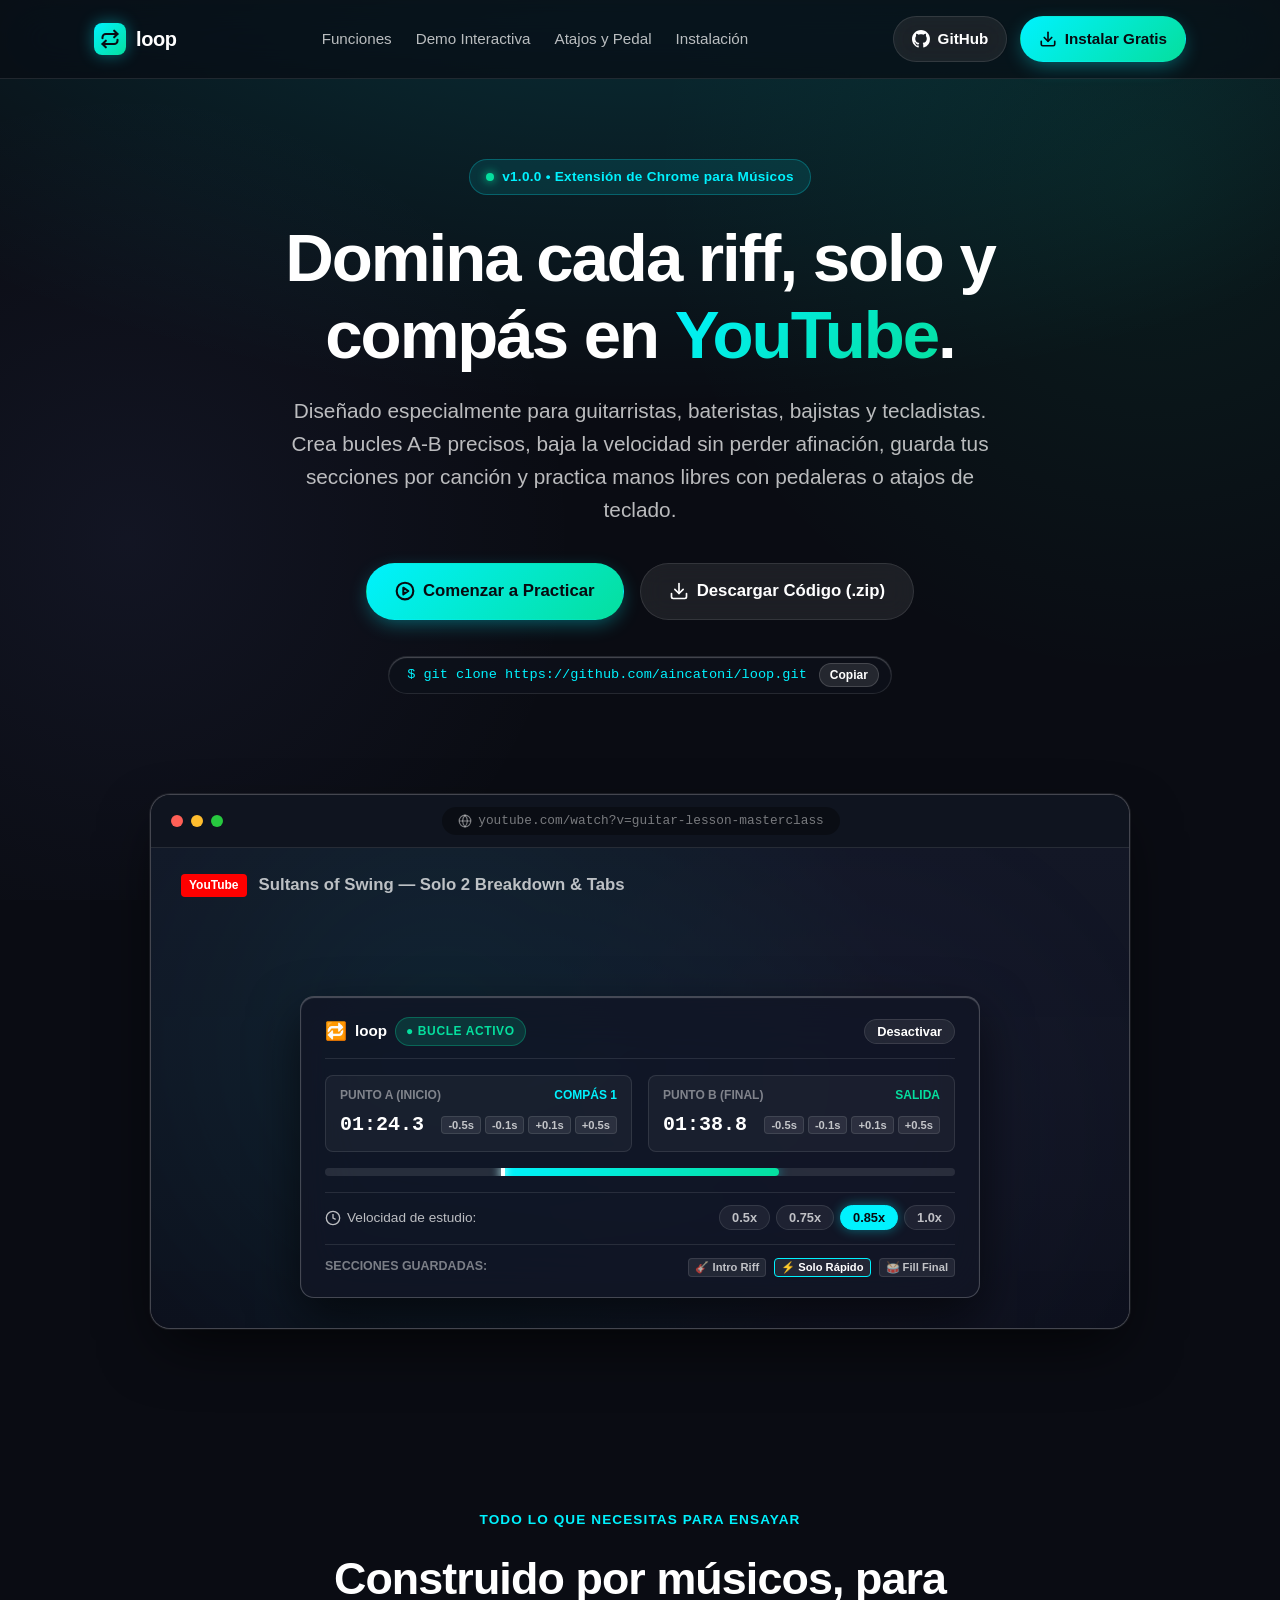
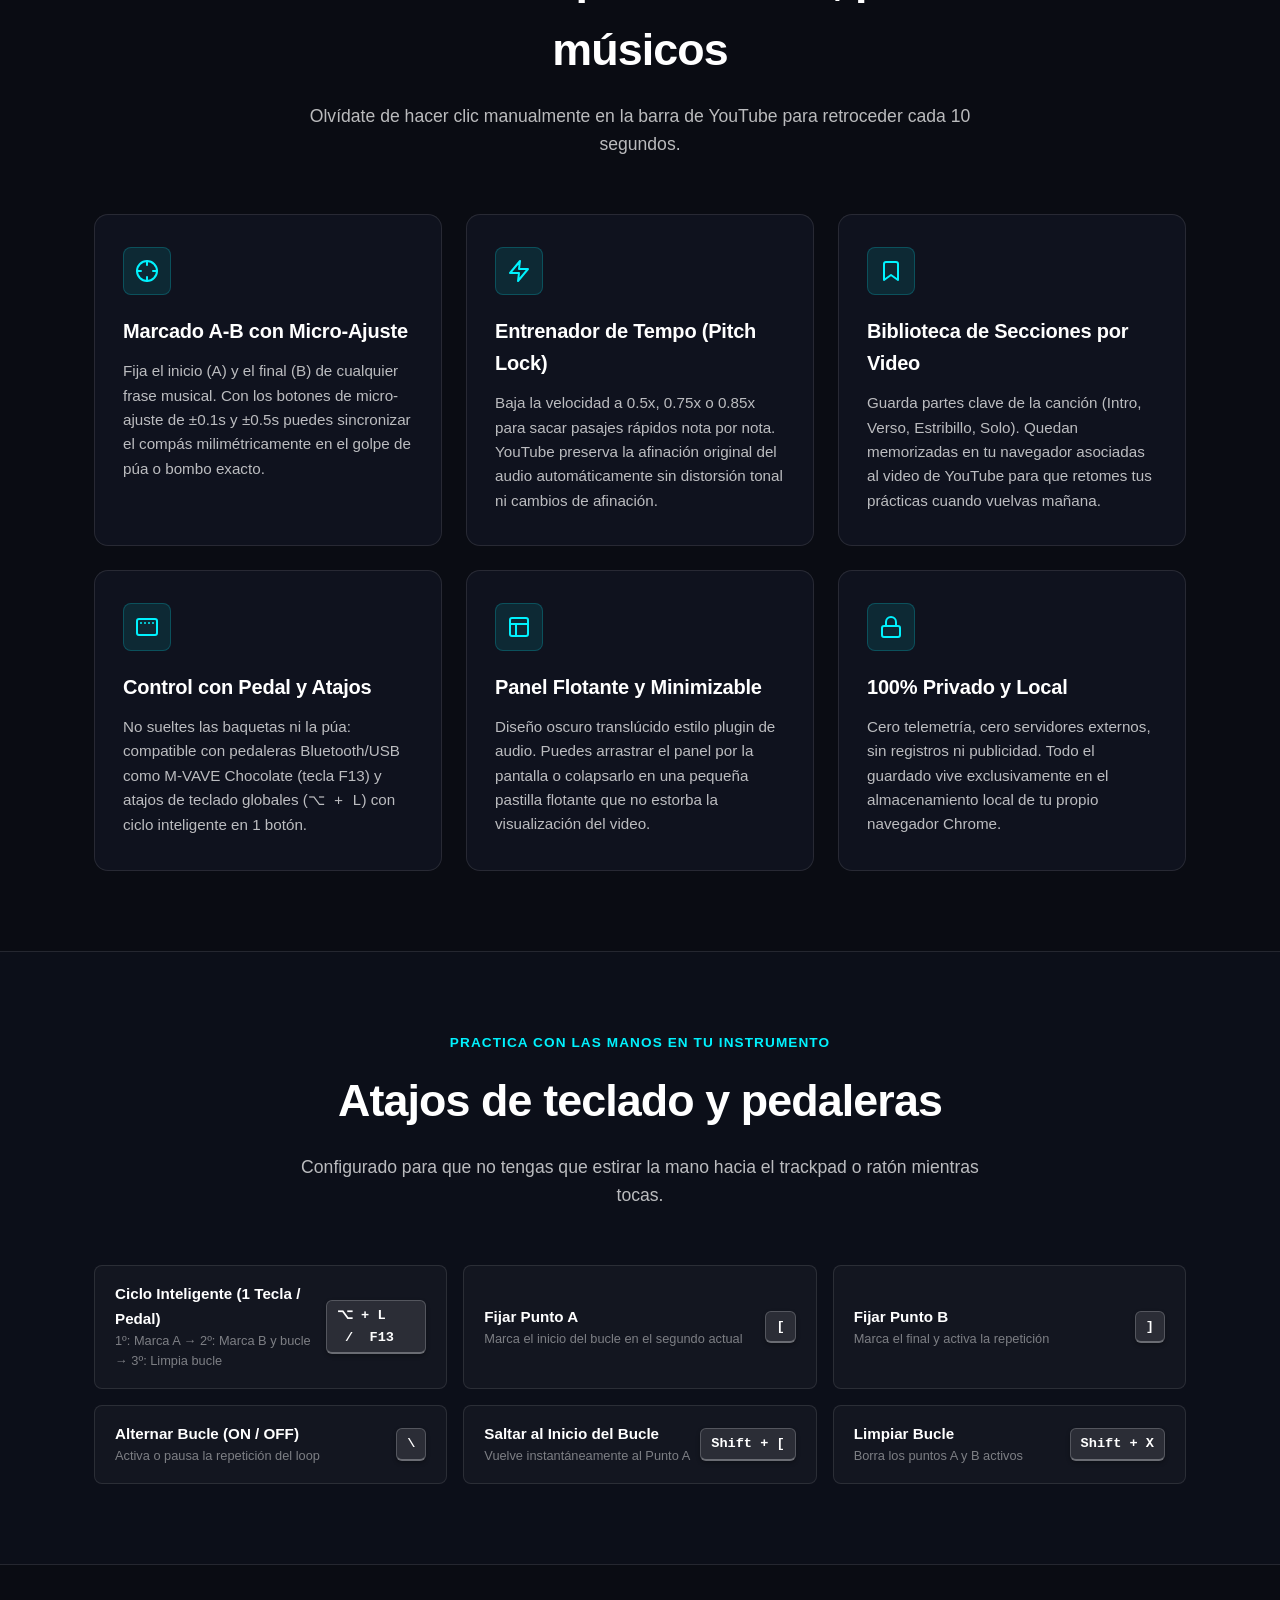
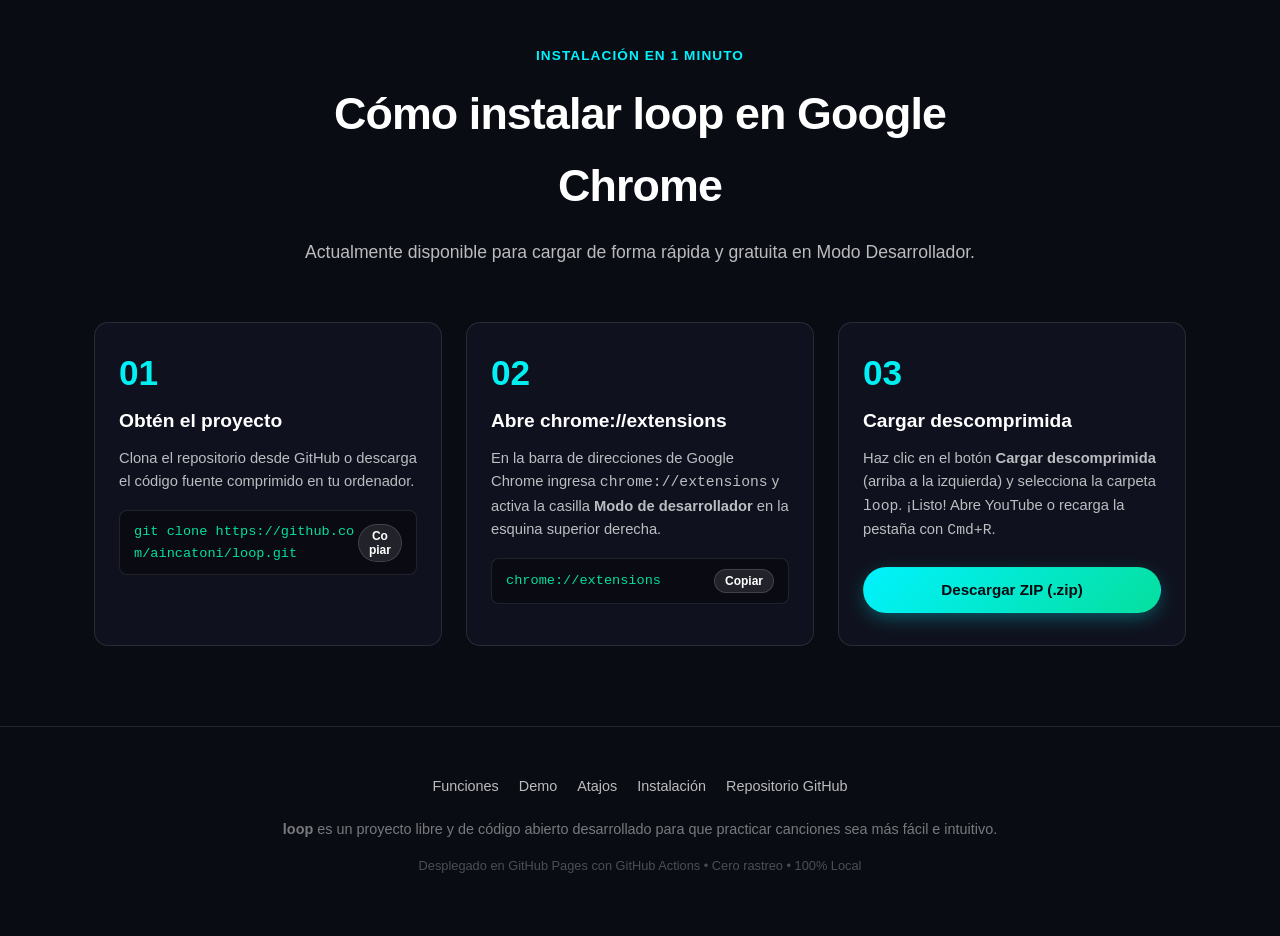
==== index.html @ 8608a2ec "feat: add landing page and GitHub Pages deployment workflow" ====
<!DOCTYPE html>
<html lang="es">
<head>
  <meta charset="UTF-8">
  <meta name="viewport" content="width=device-width, initial-scale=1.0">
  <title>loop — Practica canciones en YouTube con bucles A-B precisos</title>
  <meta name="description" content="Extensión de Chrome para músicos: crea bucles A-B exactos, ajusta la velocidad sin perder afinación, guarda secciones y practica manos libres con pedaleras o atajos.">
  <meta property="og:title" content="loop — Domina cada riff, solo y compás en YouTube">
  <meta property="og:description" content="Crea bucles A-B precisos, ajusta la velocidad y guarda secciones para practicar guitarra, batería o cualquier instrumento.">
  <meta property="og:type" content="website">
  <link rel="icon" type="image/png" href="icons/icon-48.png">
  <link rel="stylesheet" href="landing.css">
</head>
<body>

  <!-- Site Navigation -->
  <header class="site-header">
    <div class="container nav-wrap">
      <a href="#" class="brand-link">
        <div class="brand-icon">
          <svg width="20" height="20" viewBox="0 0 24 24" fill="none" stroke="#0a0c13" stroke-width="2.5" stroke-linecap="round" stroke-linejoin="round">
            <path d="M17 2l4 4-4 4"/>
            <path d="M3 11v-1a4 4 0 0 1 4-4h14"/>
            <path d="M7 22l-4-4 4-4"/>
            <path d="M21 13v1a4 4 0 0 1-4 4H3"/>
          </svg>
        </div>
        <span>loop</span>
      </a>

      <ul class="nav-links">
        <li><a href="#features">Funciones</a></li>
        <li><a href="#demo">Demo Interactiva</a></li>
        <li><a href="#shortcuts">Atajos y Pedal</a></li>
        <li><a href="#install">Instalación</a></li>
      </ul>

      <div class="nav-actions">
        <a href="https://github.com/aincatoni/loop" target="_blank" rel="noopener noreferrer" class="btn btn-secondary">
          <svg width="18" height="18" viewBox="0 0 24 24" fill="currentColor">
            <path d="M12 0C5.37 0 0 5.37 0 12c0 5.31 3.435 9.795 8.205 11.385.6.105.825-.255.825-.57 0-.285-.015-1.23-.015-2.235-3.015.555-3.795-.735-4.035-1.41-.135-.345-.72-1.41-1.23-1.695-.42-.225-1.02-.78-.015-.795.945-.015 1.62.87 1.845 1.23 1.08 1.815 2.805 1.305 3.495.99.105-.78.42-1.305.765-1.605-2.67-.3-5.46-1.335-5.46-5.925 0-1.305.465-2.385 1.23-3.225-.12-.3-.54-1.53.12-3.18 0 0 1.005-.315 3.3 1.23.96-.27 1.98-.405 3-.405s2.04.135 3 .405c2.295-1.56 3.3-1.23 3.3-1.23.66 1.65.24 2.88.12 3.18.765.84 1.23 1.905 1.23 3.225 0 4.605-2.805 5.625-5.475 5.925.435.375.81 1.095.81 2.22 0 1.605-.015 2.895-.015 3.3 0 .315.225.69.825.57A12.02 12.02 0 0024 12c0-6.63-5.37-12-12-12z"/>
          </svg>
          GitHub
        </a>
        <a href="#install" class="btn btn-primary">
          <svg width="18" height="18" viewBox="0 0 24 24" fill="none" stroke="currentColor" stroke-width="2.2" stroke-linecap="round" stroke-linejoin="round">
            <path d="M21 15v4a2 2 0 0 1-2 2H5a2 2 0 0 1-2-2v-4"/>
            <polyline points="7 10 12 15 17 10"/>
            <line x1="12" y1="15" x2="12" y2="3"/>
          </svg>
          Instalar Gratis
        </a>
      </div>
    </div>
  </header>

  <!-- Hero Section -->
  <section class="hero">
    <div class="container">
      <div class="hero-pill">
        <span class="pulse-dot"></span>
        v1.0.0 • Extensión de Chrome para Músicos
      </div>

      <h1>
        Domina cada riff, solo y compás en <span class="gradient-text">YouTube</span>.
      </h1>

      <p>
        Diseñado especialmente para guitarristas, bateristas, bajistas y tecladistas.
        Crea bucles A-B precisos, baja la velocidad sin perder afinación, guarda tus secciones por canción y practica manos libres con pedaleras o atajos de teclado.
      </p>

      <div class="hero-cta">
        <a href="#install" class="btn btn-primary btn-lg">
          <svg width="20" height="20" viewBox="0 0 24 24" fill="none" stroke="currentColor" stroke-width="2.5" stroke-linecap="round" stroke-linejoin="round">
            <circle cx="12" cy="12" r="10"></circle>
            <polygon points="10 8 16 12 10 16 10 8"></polygon>
          </svg>
          Comenzar a Practicar
        </a>
        <a href="https://github.com/aincatoni/loop/archive/refs/heads/main.zip" class="btn btn-secondary btn-lg">
          <svg width="20" height="20" viewBox="0 0 24 24" fill="none" stroke="currentColor" stroke-width="2" stroke-linecap="round" stroke-linejoin="round">
            <path d="M21 15v4a2 2 0 0 1-2 2H5a2 2 0 0 1-2-2v-4"/>
            <polyline points="7 10 12 15 17 10"/>
            <line x1="12" y1="15" x2="12" y2="3"/>
          </svg>
          Descargar Código (.zip)
        </a>
      </div>

      <div class="clone-box">
        <span>$ git clone https://github.com/aincatoni/loop.git</span>
        <button class="clone-btn copy-cmd-btn" data-clipboard="git clone https://github.com/aincatoni/loop.git">
          Copiar
        </button>
      </div>
    </div>
  </section>

  <!-- Interactive Demo / Showcase Section -->
  <section class="container" id="demo">
    <div class="showcase">
      <div class="mockup-header">
        <div class="window-dots">
          <span class="dot-red"></span>
          <span class="dot-yellow"></span>
          <span class="dot-green"></span>
        </div>
        <div class="mockup-url">
          <svg width="14" height="14" viewBox="0 0 24 24" fill="none" stroke="currentColor" stroke-width="2">
            <circle cx="12" cy="12" r="10"/>
            <line x1="2" y1="12" x2="22" y2="12"/>
            <path d="M12 2a15.3 15.3 0 0 1 4 10 15.3 15.3 0 0 1-4 10 15.3 15.3 0 0 1-4-10 15.3 15.3 0 0 1 4-10z"/>
          </svg>
          youtube.com/watch?v=guitar-lesson-masterclass
        </div>
        <div style="width: 50px;"></div>
      </div>

      <div class="mockup-canvas">
        <div class="mockup-video-bg">
          <svg width="120" height="120" viewBox="0 0 24 24" fill="none" stroke="rgba(255,255,255,0.15)" stroke-width="1">
            <polygon points="5 3 19 12 5 21 5 3"></polygon>
          </svg>
        </div>

        <div class="mockup-video-title">
          <span class="yt-badge">YouTube</span>
          <span class="yt-title">Sultans of Swing — Solo 2 Breakdown & Tabs</span>
        </div>

        <!-- The Floating Looper Interface -->
        <div class="mockup-overlay-looper">
          <div class="looper-top-bar">
            <div class="looper-brand-pill">
              <span style="color: var(--accent-cyan); font-size: 1.1rem;">🔁</span>
              <span>loop</span>
              <span class="status-badge mockup-status-badge">● Bucle Activo</span>
            </div>
            <button class="btn btn-secondary mockup-toggle-loop" style="padding: 4px 12px; font-size: 0.8rem;">
              Desactivar
            </button>
          </div>

          <!-- A / B Points with Micro-adjusters -->
          <div class="ab-grid">
            <div class="ab-card">
              <div class="ab-card-label">
                <span>Punto A (Inicio)</span>
                <span style="color: var(--accent-cyan);">Compás 1</span>
              </div>
              <div class="ab-time-row">
                <span class="ab-time mockup-time-a">01:24.3</span>
                <div class="micro-btn-group">
                  <button class="micro-btn mockup-adj" data-target="A" data-delta="-0.5">-0.5s</button>
                  <button class="micro-btn mockup-adj" data-target="A" data-delta="-0.1">-0.1s</button>
                  <button class="micro-btn mockup-adj" data-target="A" data-delta="0.1">+0.1s</button>
                  <button class="micro-btn mockup-adj" data-target="A" data-delta="0.5">+0.5s</button>
                </div>
              </div>
            </div>

            <div class="ab-card">
              <div class="ab-card-label">
                <span>Punto B (Final)</span>
                <span style="color: var(--accent-mint);">Salida</span>
              </div>
              <div class="ab-time-row">
                <span class="ab-time mockup-time-b">01:38.8</span>
                <div class="micro-btn-group">
                  <button class="micro-btn mockup-adj" data-target="B" data-delta="-0.5">-0.5s</button>
                  <button class="micro-btn mockup-adj" data-target="B" data-delta="-0.1">-0.1s</button>
                  <button class="micro-btn mockup-adj" data-target="B" data-delta="0.1">+0.1s</button>
                  <button class="micro-btn mockup-adj" data-target="B" data-delta="0.5">+0.5s</button>
                </div>
              </div>
            </div>
          </div>

          <!-- Visual Track Bar -->
          <div class="looper-track-wrap">
            <div class="looper-track">
              <div class="looper-active-span"></div>
              <div class="looper-playhead"></div>
            </div>
          </div>

          <!-- Tempo Controls -->
          <div class="tempo-row">
            <div class="tempo-label">
              <svg width="16" height="16" viewBox="0 0 24 24" fill="none" stroke="currentColor" stroke-width="2">
                <circle cx="12" cy="12" r="10"></circle>
                <polyline points="12 6 12 12 16 14"></polyline>
              </svg>
              <span>Velocidad de estudio:</span>
            </div>
            <div class="tempo-presets">
              <button class="tempo-pill mockup-tempo-pill" data-speed="0.50">0.5x</button>
              <button class="tempo-pill mockup-tempo-pill" data-speed="0.75">0.75x</button>
              <button class="tempo-pill mockup-tempo-pill active" data-speed="0.85">0.85x</button>
              <button class="tempo-pill mockup-tempo-pill" data-speed="1.00">1.0x</button>
            </div>
          </div>

          <!-- Saved Sections Quick Selector -->
          <div style="margin-top: 14px; padding-top: 12px; border-top: 1px solid var(--border-subtle); display: flex; align-items: center; justify-content: space-between; gap: 8px; flex-wrap: wrap;">
            <span style="font-size: 0.78rem; color: var(--text-tertiary); text-transform: uppercase; font-weight: 600;">Secciones guardadas:</span>
            <div style="display: flex; gap: 8px; flex-wrap: wrap;">
              <button class="micro-btn mockup-section-item" data-a="15.0" data-b="32.5">🎸 Intro Riff</button>
              <button class="micro-btn mockup-section-item selected" data-a="84.3" data-b="98.8" style="border-color: var(--accent-cyan); color: #fff;">⚡ Solo Rápido</button>
              <button class="micro-btn mockup-section-item" data-a="130.0" data-b="142.2">🥁 Fill Final</button>
            </div>
          </div>
        </div>
      </div>
    </div>
  </section>

  <!-- Features Section -->
  <section class="section" id="features">
    <div class="container">
      <div class="section-head">
        <div class="section-tag">Todo lo que necesitas para ensayar</div>
        <h2>Construido por músicos, para músicos</h2>
        <p>Olvídate de hacer clic manualmente en la barra de YouTube para retroceder cada 10 segundos.</p>
      </div>

      <div class="features-grid">
        <!-- Feature 1 -->
        <div class="feature-card">
          <div class="feature-icon-wrap">
            <svg width="24" height="24" viewBox="0 0 24 24" fill="none" stroke="currentColor" stroke-width="2" stroke-linecap="round" stroke-linejoin="round">
              <circle cx="12" cy="12" r="10"></circle>
              <line x1="22" y1="12" x2="18" y2="12"></line>
              <line x1="6" y1="12" x2="2" y2="12"></line>
              <line x1="12" y1="6" x2="12" y2="2"></line>
              <line x1="12" y1="22" x2="12" y2="18"></line>
            </svg>
          </div>
          <h3>Marcado A-B con Micro-Ajuste</h3>
          <p>
            Fija el inicio (A) y el final (B) de cualquier frase musical. Con los botones de micro-ajuste de ±0.1s y ±0.5s puedes sincronizar el compás milimétricamente en el golpe de púa o bombo exacto.
          </p>
        </div>

        <!-- Feature 2 -->
        <div class="feature-card">
          <div class="feature-icon-wrap">
            <svg width="24" height="24" viewBox="0 0 24 24" fill="none" stroke="currentColor" stroke-width="2" stroke-linecap="round" stroke-linejoin="round">
              <polygon points="13 2 3 14 12 14 11 22 21 10 12 10 13 2"></polygon>
            </svg>
          </div>
          <h3>Entrenador de Tempo (Pitch Lock)</h3>
          <p>
            Baja la velocidad a 0.5x, 0.75x o 0.85x para sacar pasajes rápidos nota por nota. YouTube preserva la afinación original del audio automáticamente sin distorsión tonal ni cambios de afinación.
          </p>
        </div>

        <!-- Feature 3 -->
        <div class="feature-card">
          <div class="feature-icon-wrap">
            <svg width="24" height="24" viewBox="0 0 24 24" fill="none" stroke="currentColor" stroke-width="2" stroke-linecap="round" stroke-linejoin="round">
              <path d="M19 21l-7-5-7 5V5a2 2 0 0 1 2-2h10a2 2 0 0 1 2 2z"></path>
            </svg>
          </div>
          <h3>Biblioteca de Secciones por Video</h3>
          <p>
            Guarda partes clave de la canción (Intro, Verso, Estribillo, Solo). Quedan memorizadas en tu navegador asociadas al video de YouTube para que retomes tus prácticas cuando vuelvas mañana.
          </p>
        </div>

        <!-- Feature 4 -->
        <div class="feature-card">
          <div class="feature-icon-wrap">
            <svg width="24" height="24" viewBox="0 0 24 24" fill="none" stroke="currentColor" stroke-width="2" stroke-linecap="round" stroke-linejoin="round">
              <rect x="2" y="4" width="20" height="16" rx="2"></rect>
              <line x1="6" y1="8" x2="6" y2="8"></line>
              <line x1="10" y1="8" x2="10" y2="8"></line>
              <line x1="14" y1="8" x2="14" y2="8"></line>
              <line x1="18" y1="8" x2="18" y2="8"></line>
            </svg>
          </div>
          <h3>Control con Pedal y Atajos</h3>
          <p>
            No sueltes las baquetas ni la púa: compatible con pedaleras Bluetooth/USB como M-VAVE Chocolate (tecla F13) y atajos de teclado globales (<code>⌥ + L</code>) con ciclo inteligente en 1 botón.
          </p>
        </div>

        <!-- Feature 5 -->
        <div class="feature-card">
          <div class="feature-icon-wrap">
            <svg width="24" height="24" viewBox="0 0 24 24" fill="none" stroke="currentColor" stroke-width="2" stroke-linecap="round" stroke-linejoin="round">
              <rect x="3" y="3" width="18" height="18" rx="2"></rect>
              <line x1="3" y1="9" x2="21" y2="9"></line>
              <line x1="9" y1="21" x2="9" y2="9"></line>
            </svg>
          </div>
          <h3>Panel Flotante y Minimizable</h3>
          <p>
            Diseño oscuro translúcido estilo plugin de audio. Puedes arrastrar el panel por la pantalla o colapsarlo en una pequeña pastilla flotante que no estorba la visualización del video.
          </p>
        </div>

        <!-- Feature 6 -->
        <div class="feature-card">
          <div class="feature-icon-wrap">
            <svg width="24" height="24" viewBox="0 0 24 24" fill="none" stroke="currentColor" stroke-width="2" stroke-linecap="round" stroke-linejoin="round">
              <rect x="3" y="11" width="18" height="11" rx="2" ry="2"></rect>
              <path d="M7 11V7a5 5 0 0 1 10 0v4"></path>
            </svg>
          </div>
          <h3>100% Privado y Local</h3>
          <p>
            Cero telemetría, cero servidores externos, sin registros ni publicidad. Todo el guardado vive exclusivamente en el almacenamiento local de tu propio navegador Chrome.
          </p>
        </div>
      </div>
    </div>
  </section>

  <!-- Hands-free & Shortcuts Section -->
  <section class="section shortcuts-section" id="shortcuts">
    <div class="container">
      <div class="section-head">
        <div class="section-tag">Practica con las manos en tu instrumento</div>
        <h2>Atajos de teclado y pedaleras</h2>
        <p>Configurado para que no tengas que estirar la mano hacia el trackpad o ratón mientras tocas.</p>
      </div>

      <div class="shortcuts-grid">
        <div class="shortcut-item">
          <div class="shortcut-info">
            <span class="shortcut-title">Ciclo Inteligente (1 Tecla / Pedal)</span>
            <span class="shortcut-desc">1º: Marca A &rarr; 2º: Marca B y bucle &rarr; 3º: Limpia bucle</span>
          </div>
          <span class="keycap">⌥ + L &nbsp;/&nbsp; F13</span>
        </div>

        <div class="shortcut-item">
          <div class="shortcut-info">
            <span class="shortcut-title">Fijar Punto A</span>
            <span class="shortcut-desc">Marca el inicio del bucle en el segundo actual</span>
          </div>
          <span class="keycap">[</span>
        </div>

        <div class="shortcut-item">
          <div class="shortcut-info">
            <span class="shortcut-title">Fijar Punto B</span>
            <span class="shortcut-desc">Marca el final y activa la repetición</span>
          </div>
          <span class="keycap">]</span>
        </div>

        <div class="shortcut-item">
          <div class="shortcut-info">
            <span class="shortcut-title">Alternar Bucle (ON / OFF)</span>
            <span class="shortcut-desc">Activa o pausa la repetición del loop</span>
          </div>
          <span class="keycap">\</span>
        </div>

        <div class="shortcut-item">
          <div class="shortcut-info">
            <span class="shortcut-title">Saltar al Inicio del Bucle</span>
            <span class="shortcut-desc">Vuelve instantáneamente al Punto A</span>
          </div>
          <span class="keycap">Shift + [</span>
        </div>

        <div class="shortcut-item">
          <div class="shortcut-info">
            <span class="shortcut-title">Limpiar Bucle</span>
            <span class="shortcut-desc">Borra los puntos A y B activos</span>
          </div>
          <span class="keycap">Shift + X</span>
        </div>
      </div>
    </div>
  </section>

  <!-- Installation Guide Section -->
  <section class="section" id="install">
    <div class="container">
      <div class="section-head">
        <div class="section-tag">Instalación en 1 minuto</div>
        <h2>Cómo instalar loop en Google Chrome</h2>
        <p>Actualmente disponible para cargar de forma rápida y gratuita en Modo Desarrollador.</p>
      </div>

      <div class="steps-wrap">
        <div class="step-card">
          <div class="step-num">01</div>
          <h3>Obtén el proyecto</h3>
          <p>Clona el repositorio desde GitHub o descarga el código fuente comprimido en tu ordenador.</p>
          <div class="code-snippet">
            <span>git clone https://github.com/aincatoni/loop.git</span>
            <button class="clone-btn copy-cmd-btn" data-clipboard="git clone https://github.com/aincatoni/loop.git">Copiar</button>
          </div>
        </div>

        <div class="step-card">
          <div class="step-num">02</div>
          <h3>Abre chrome://extensions</h3>
          <p>
            En la barra de direcciones de Google Chrome ingresa <code>chrome://extensions</code> y activa la casilla <strong>Modo de desarrollador</strong> en la esquina superior derecha.
          </p>
          <div class="code-snippet">
            <span>chrome://extensions</span>
            <button class="clone-btn copy-cmd-btn" data-clipboard="chrome://extensions">Copiar</button>
          </div>
        </div>

        <div class="step-card">
          <div class="step-num">03</div>
          <h3>Cargar descomprimida</h3>
          <p>
            Haz clic en el botón <strong>Cargar descomprimida</strong> (arriba a la izquierda) y selecciona la carpeta <code>loop</code>. ¡Listo! Abre YouTube o recarga la pestaña con <code>Cmd+R</code>.
          </p>
          <a href="https://github.com/aincatoni/loop/archive/refs/heads/main.zip" class="btn btn-primary" style="width: 100%; margin-top: 8px;">
            Descargar ZIP (.zip)
          </a>
        </div>
      </div>
    </div>
  </section>

  <!-- Footer -->
  <footer class="site-footer">
    <div class="container">
      <div class="footer-links">
        <a href="#features">Funciones</a>
        <a href="#demo">Demo</a>
        <a href="#shortcuts">Atajos</a>
        <a href="#install">Instalación</a>
        <a href="https://github.com/aincatoni/loop" target="_blank" rel="noopener noreferrer">Repositorio GitHub</a>
      </div>
      <p>
        <strong>loop</strong> es un proyecto libre y de código abierto desarrollado para que practicar canciones sea más fácil e intuitivo.
      </p>
      <p style="margin-top: 8px; font-size: 0.8rem; opacity: 0.6;">
        Desplegado en GitHub Pages con GitHub Actions &bull; Cero rastreo &bull; 100% Local
      </p>
    </div>
  </footer>

  <script src="landing.js"></script>
</body>
</html>
---- landing.css ----
/* ==========================================================================
   loop — Landing Page Stylesheet
   Modern macOS Liquid Glass & Dark Stage Aesthetic for Musicians
   ========================================================================== */

:root {
  --font-sans: -apple-system, BlinkMacSystemFont, "SF Pro Display", "SF Pro Text", "Inter", "Segoe UI", Roboto, sans-serif;
  --font-mono: "SF Mono", "JetBrains Mono", Menlo, Monaco, Consolas, monospace;

  /* Color Palette */
  --bg-dark: #0a0c13;
  --bg-card: rgba(18, 22, 35, 0.72);
  --bg-card-hover: rgba(24, 30, 48, 0.85);
  --border-subtle: rgba(255, 255, 255, 0.1);
  --border-highlight: rgba(255, 255, 255, 0.22);

  --accent-cyan: #00f2fe;
  --accent-mint: #05df9e;
  --accent-emerald: #10b981;
  --accent-amber: #fbbf24;
  --accent-purple: #818cf8;

  --gradient-brand: linear-gradient(135deg, #00f2fe 0%, #05df9e 100%);
  --gradient-glow: radial-gradient(circle, rgba(0, 242, 254, 0.15) 0%, rgba(5, 223, 158, 0.04) 50%, transparent 70%);

  --text-primary: #ffffff;
  --text-secondary: rgba(255, 255, 255, 0.72);
  --text-tertiary: rgba(255, 255, 255, 0.45);

  --glass-shadow: 0 24px 60px -12px rgba(0, 0, 0, 0.7), 0 0 0 1px rgba(255, 255, 255, 0.08);
  --glass-shine: inset 0 1px 1px 0 rgba(255, 255, 255, 0.25);
  --radius-sm: 8px;
  --radius-md: 14px;
  --radius-lg: 20px;
  --radius-full: 9999px;
}

/* Base Reset & Typography */
html {
  scroll-behavior: smooth;
  box-sizing: border-box;
}

*, *::before, *::after {
  box-sizing: inherit;
}

body {
  margin: 0;
  padding: 0;
  font-family: var(--font-sans);
  background-color: var(--bg-dark);
  color: var(--text-primary);
  line-height: 1.6;
  -webkit-font-smoothing: antialiased;
  -moz-osx-font-smoothing: grayscale;
  overflow-x: hidden;
  background-image:
    radial-gradient(ellipse 80% 60% at 50% -15%, rgba(0, 242, 254, 0.18), transparent),
    radial-gradient(circle 500px at 90% 20%, rgba(5, 223, 158, 0.08), transparent),
    radial-gradient(circle 450px at 10% 60%, rgba(129, 140, 248, 0.07), transparent);
  background-attachment: fixed;
}

/* Container */
.container {
  width: 100%;
  max-width: 1140px;
  margin: 0 auto;
  padding: 0 24px;
}

/* Header & Nav */
.site-header {
  position: sticky;
  top: 0;
  z-index: 100;
  backdrop-filter: blur(24px) saturate(180%);
  -webkit-backdrop-filter: blur(24px) saturate(180%);
  background: rgba(10, 12, 19, 0.75);
  border-bottom: 1px solid var(--border-subtle);
  padding: 16px 0;
  transition: all 0.3s ease;
}

.nav-wrap {
  display: flex;
  align-items: center;
  justify-content: space-between;
}

.brand-link {
  display: flex;
  align-items: center;
  gap: 10px;
  text-decoration: none;
  color: #fff;
  font-weight: 700;
  font-size: 1.25rem;
  letter-spacing: -0.02em;
}

.brand-icon {
  width: 32px;
  height: 32px;
  border-radius: var(--radius-sm);
  display: flex;
  align-items: center;
  justify-content: center;
  background: var(--gradient-brand);
  box-shadow: 0 0 16px rgba(0, 242, 254, 0.4);
}

.nav-links {
  display: flex;
  align-items: center;
  gap: 24px;
  list-style: none;
  margin: 0;
  padding: 0;
}

.nav-links a {
  text-decoration: none;
  color: var(--text-secondary);
  font-size: 0.95rem;
  font-weight: 500;
  transition: color 0.2s ease;
}

.nav-links a:hover {
  color: #fff;
}

.nav-actions {
  display: flex;
  align-items: center;
  gap: 12px;
}

/* Buttons */
.btn {
  display: inline-flex;
  align-items: center;
  justify-content: center;
  gap: 8px;
  padding: 10px 18px;
  font-size: 0.95rem;
  font-weight: 600;
  border-radius: var(--radius-full);
  text-decoration: none;
  cursor: pointer;
  transition: all 0.25s cubic-bezier(0.16, 1, 0.3, 1);
  border: 1px solid transparent;
}

.btn-primary {
  background: var(--gradient-brand);
  color: #080a10;
  box-shadow: 0 6px 20px -4px rgba(0, 242, 254, 0.4);
}

.btn-primary:hover {
  transform: translateY(-2px);
  box-shadow: 0 10px 28px -4px rgba(0, 242, 254, 0.6);
}

.btn-secondary {
  background: rgba(255, 255, 255, 0.08);
  color: #ffffff;
  border-color: var(--border-subtle);
  backdrop-filter: blur(12px);
}

.btn-secondary:hover {
  background: rgba(255, 255, 255, 0.14);
  border-color: var(--border-highlight);
  transform: translateY(-2px);
}

.btn-lg {
  padding: 14px 28px;
  font-size: 1.05rem;
}

/* Hero Section */
.hero {
  padding: 80px 0 60px;
  text-align: center;
  position: relative;
}

.hero-pill {
  display: inline-flex;
  align-items: center;
  gap: 8px;
  background: rgba(0, 242, 254, 0.1);
  border: 1px solid rgba(0, 242, 254, 0.25);
  padding: 6px 16px;
  border-radius: var(--radius-full);
  font-size: 0.85rem;
  font-weight: 600;
  color: var(--accent-cyan);
  margin-bottom: 24px;
  letter-spacing: 0.02em;
}

.pulse-dot {
  width: 8px;
  height: 8px;
  border-radius: 50%;
  background: var(--accent-mint);
  box-shadow: 0 0 10px var(--accent-mint);
  animation: pulse 2s infinite;
}

@keyframes pulse {
  0%, 100% { opacity: 1; transform: scale(1); }
  50% { opacity: 0.4; transform: scale(0.85); }
}

.hero h1 {
  font-size: clamp(2.4rem, 5.5vw, 4.2rem);
  font-weight: 800;
  line-height: 1.15;
  letter-spacing: -0.03em;
  margin: 0 auto 20px;
  max-width: 900px;
}

.gradient-text {
  background: var(--gradient-brand);
  -webkit-background-clip: text;
  -webkit-text-fill-color: transparent;
  display: inline-block;
}

.hero p {
  font-size: clamp(1.1rem, 2vw, 1.3rem);
  color: var(--text-secondary);
  max-width: 720px;
  margin: 0 auto 36px;
  font-weight: 400;
}

.hero-cta {
  display: flex;
  align-items: center;
  justify-content: center;
  gap: 16px;
  flex-wrap: wrap;
  margin-bottom: 36px;
}

.clone-box {
  display: inline-flex;
  align-items: center;
  background: rgba(14, 17, 27, 0.85);
  border: 1px solid var(--border-subtle);
  border-radius: var(--radius-full);
  padding: 6px 12px 6px 18px;
  font-family: var(--font-mono);
  font-size: 0.85rem;
  color: var(--accent-cyan);
  gap: 12px;
  box-shadow: var(--glass-shine);
}

.clone-btn {
  background: rgba(255, 255, 255, 0.1);
  border: 1px solid rgba(255, 255, 255, 0.15);
  color: #fff;
  border-radius: var(--radius-full);
  padding: 4px 10px;
  font-size: 0.75rem;
  font-weight: 600;
  cursor: pointer;
  transition: all 0.2s ease;
}

.clone-btn:hover {
  background: rgba(255, 255, 255, 0.2);
}

/* Interactive Showcase Mockup */
.showcase {
  margin: 40px auto 100px;
  max-width: 980px;
  background: #0f121d;
  border: 1px solid var(--border-highlight);
  border-radius: var(--radius-lg);
  overflow: hidden;
  box-shadow: var(--glass-shadow);
  position: relative;
}

.mockup-header {
  background: rgba(16, 20, 32, 0.9);
  padding: 12px 20px;
  display: flex;
  align-items: center;
  justify-content: space-between;
  border-bottom: 1px solid var(--border-subtle);
}

.window-dots {
  display: flex;
  gap: 8px;
}

.window-dots span {
  width: 12px;
  height: 12px;
  border-radius: 50%;
  display: inline-block;
}

.dot-red { background: #ff5f56; }
.dot-yellow { background: #ffbd2e; }
.dot-green { background: #27c93f; }

.mockup-url {
  font-family: var(--font-mono);
  font-size: 0.8rem;
  color: var(--text-tertiary);
  background: rgba(0, 0, 0, 0.35);
  padding: 4px 16px;
  border-radius: var(--radius-full);
  display: flex;
  align-items: center;
  gap: 6px;
}

.mockup-canvas {
  position: relative;
  min-height: 480px;
  background: linear-gradient(180deg, #131726 0%, #0d101c 100%);
  display: flex;
  flex-direction: column;
  justify-content: flex-end;
  padding: 30px;
}

.mockup-video-bg {
  position: absolute;
  top: 0;
  left: 0;
  right: 0;
  bottom: 0;
  opacity: 0.18;
  background-image:
    radial-gradient(circle at 30% 40%, rgba(0, 242, 254, 0.4) 0%, transparent 60%),
    radial-gradient(circle at 70% 60%, rgba(129, 140, 248, 0.3) 0%, transparent 50%);
  display: flex;
  align-items: center;
  justify-content: center;
  pointer-events: none;
}

.mockup-video-title {
  position: absolute;
  top: 24px;
  left: 30px;
  display: flex;
  align-items: center;
  gap: 12px;
}

.yt-badge {
  background: #ff0000;
  color: #fff;
  font-size: 0.75rem;
  font-weight: 700;
  padding: 2px 8px;
  border-radius: 4px;
}

.yt-title {
  font-size: 1.05rem;
  font-weight: 600;
  color: var(--text-secondary);
}

/* Floating Looper Widget Inside Mockup */
.mockup-overlay-looper {
  position: relative;
  width: 100%;
  max-width: 680px;
  margin: 0 auto;
  background: rgba(18, 22, 36, 0.85);
  backdrop-filter: blur(28px) saturate(180%);
  -webkit-backdrop-filter: blur(28px) saturate(180%);
  border: 1px solid var(--border-highlight);
  border-radius: var(--radius-md);
  padding: 20px 24px;
  box-shadow: 0 20px 50px rgba(0, 0, 0, 0.6), var(--glass-shine);
}

.looper-top-bar {
  display: flex;
  align-items: center;
  justify-content: space-between;
  margin-bottom: 16px;
  padding-bottom: 12px;
  border-bottom: 1px solid var(--border-subtle);
}

.looper-brand-pill {
  display: flex;
  align-items: center;
  gap: 8px;
  font-weight: 700;
  font-size: 0.95rem;
}

.status-badge {
  display: inline-flex;
  align-items: center;
  gap: 6px;
  padding: 4px 10px;
  border-radius: var(--radius-full);
  font-size: 0.75rem;
  font-weight: 700;
  text-transform: uppercase;
  letter-spacing: 0.05em;
  background: rgba(5, 223, 158, 0.15);
  color: var(--accent-mint);
  border: 1px solid rgba(5, 223, 158, 0.3);
}

.ab-grid {
  display: grid;
  grid-template-columns: 1fr 1fr;
  gap: 16px;
  margin-bottom: 16px;
}

.ab-card {
  background: rgba(255, 255, 255, 0.04);
  border: 1px solid var(--border-subtle);
  border-radius: var(--radius-sm);
  padding: 10px 14px;
}

.ab-card-label {
  display: flex;
  justify-content: space-between;
  font-size: 0.75rem;
  color: var(--text-tertiary);
  margin-bottom: 4px;
  font-weight: 600;
  text-transform: uppercase;
}

.ab-time-row {
  display: flex;
  align-items: center;
  justify-content: space-between;
}

.ab-time {
  font-family: var(--font-mono);
  font-size: 1.25rem;
  font-weight: 700;
  color: #fff;
}

.micro-btn-group {
  display: flex;
  gap: 4px;
}

.micro-btn {
  background: rgba(255, 255, 255, 0.08);
  border: 1px solid rgba(255, 255, 255, 0.1);
  color: var(--text-secondary);
  border-radius: 4px;
  font-size: 0.7rem;
  font-weight: 600;
  padding: 2px 6px;
  cursor: pointer;
  transition: all 0.15s ease;
}

.micro-btn:hover {
  background: rgba(255, 255, 255, 0.2);
  color: #fff;
}

/* Looper Track Bar */
.looper-track-wrap {
  margin: 16px 0;
}

.looper-track {
  position: relative;
  height: 8px;
  background: rgba(255, 255, 255, 0.1);
  border-radius: 4px;
  overflow: hidden;
}

.looper-active-span {
  position: absolute;
  left: 28%;
  width: 44%;
  height: 100%;
  background: var(--gradient-brand);
  border-radius: 4px;
  box-shadow: 0 0 12px rgba(0, 242, 254, 0.6);
}

.looper-playhead {
  position: absolute;
  left: 28%;
  top: -4px;
  bottom: -4px;
  width: 4px;
  background: #fff;
  border-radius: 2px;
  box-shadow: 0 0 8px #fff;
  animation: loopPlayhead 4s linear infinite;
}

@keyframes loopPlayhead {
  0% { left: 28%; }
  100% { left: 72%; }
}

/* Tempo Control */
.tempo-row {
  display: flex;
  align-items: center;
  justify-content: space-between;
  margin-top: 14px;
  padding-top: 12px;
  border-top: 1px solid var(--border-subtle);
}

.tempo-label {
  font-size: 0.85rem;
  color: var(--text-secondary);
  display: flex;
  align-items: center;
  gap: 6px;
}

.tempo-presets {
  display: flex;
  gap: 6px;
}

.tempo-pill {
  background: rgba(255, 255, 255, 0.06);
  border: 1px solid rgba(255, 255, 255, 0.1);
  color: var(--text-secondary);
  border-radius: var(--radius-full);
  font-size: 0.8rem;
  font-weight: 600;
  padding: 4px 12px;
  cursor: pointer;
  transition: all 0.2s ease;
}

.tempo-pill.active, .tempo-pill:hover {
  background: var(--accent-cyan);
  color: #080a10;
  border-color: var(--accent-cyan);
  box-shadow: 0 0 12px rgba(0, 242, 254, 0.4);
}

/* Features Section */
.section {
  padding: 80px 0;
}

.section-head {
  text-align: center;
  max-width: 680px;
  margin: 0 auto 56px;
}

.section-tag {
  font-size: 0.85rem;
  font-weight: 700;
  text-transform: uppercase;
  letter-spacing: 0.08em;
  color: var(--accent-cyan);
  margin-bottom: 12px;
}

.section-head h2 {
  font-size: clamp(2rem, 3.5vw, 2.8rem);
  font-weight: 800;
  letter-spacing: -0.02em;
  margin: 0 0 16px;
}

.section-head p {
  font-size: 1.1rem;
  color: var(--text-secondary);
  margin: 0;
}

.features-grid {
  display: grid;
  grid-template-columns: repeat(auto-fit, minmax(320px, 1fr));
  gap: 24px;
}

.feature-card {
  background: var(--bg-card);
  backdrop-filter: blur(16px);
  -webkit-backdrop-filter: blur(16px);
  border: 1px solid var(--border-subtle);
  border-radius: var(--radius-md);
  padding: 32px 28px;
  transition: all 0.3s cubic-bezier(0.16, 1, 0.3, 1);
  position: relative;
  overflow: hidden;
}

.feature-card:hover {
  background: var(--bg-card-hover);
  border-color: var(--border-highlight);
  transform: translateY(-4px);
  box-shadow: var(--glass-shadow);
}

.feature-icon-wrap {
  width: 48px;
  height: 48px;
  border-radius: var(--radius-sm);
  background: rgba(0, 242, 254, 0.1);
  border: 1px solid rgba(0, 242, 254, 0.2);
  display: flex;
  align-items: center;
  justify-content: center;
  color: var(--accent-cyan);
  margin-bottom: 20px;
}

.feature-card h3 {
  font-size: 1.25rem;
  font-weight: 700;
  margin: 0 0 12px;
  letter-spacing: -0.01em;
}

.feature-card p {
  font-size: 0.95rem;
  color: var(--text-secondary);
  margin: 0;
  line-height: 1.6;
}

/* Hands-Free & Shortcuts Section */
.shortcuts-section {
  background: rgba(14, 18, 29, 0.6);
  border-top: 1px solid var(--border-subtle);
  border-bottom: 1px solid var(--border-subtle);
}

.shortcuts-grid {
  display: grid;
  grid-template-columns: repeat(auto-fit, minmax(280px, 1fr));
  gap: 16px;
  margin-top: 36px;
}

.shortcut-item {
  display: flex;
  align-items: center;
  justify-content: space-between;
  background: rgba(255, 255, 255, 0.03);
  border: 1px solid var(--border-subtle);
  border-radius: var(--radius-sm);
  padding: 16px 20px;
}

.shortcut-info span {
  display: block;
}

.shortcut-title {
  font-weight: 600;
  font-size: 0.95rem;
  color: #fff;
}

.shortcut-desc {
  font-size: 0.8rem;
  color: var(--text-tertiary);
}

.keycap {
  font-family: var(--font-mono);
  background: rgba(255, 255, 255, 0.1);
  border: 1px solid rgba(255, 255, 255, 0.2);
  border-bottom: 2px solid rgba(255, 255, 255, 0.3);
  border-radius: 6px;
  padding: 4px 10px;
  font-size: 0.85rem;
  font-weight: 700;
  color: #fff;
  box-shadow: 0 2px 4px rgba(0, 0, 0, 0.3);
}

/* Installation Guide */
.steps-wrap {
  display: grid;
  grid-template-columns: repeat(auto-fit, minmax(300px, 1fr));
  gap: 24px;
}

.step-card {
  background: var(--bg-card);
  border: 1px solid var(--border-subtle);
  border-radius: var(--radius-md);
  padding: 32px 24px;
  position: relative;
}

.step-num {
  font-size: 2.2rem;
  font-weight: 800;
  background: var(--gradient-brand);
  -webkit-background-clip: text;
  -webkit-text-fill-color: transparent;
  line-height: 1;
  margin-bottom: 16px;
}

.step-card h3 {
  font-size: 1.2rem;
  margin: 0 0 10px;
}

.step-card p {
  font-size: 0.92rem;
  color: var(--text-secondary);
  margin: 0 0 16px;
}

.code-snippet {
  background: rgba(0, 0, 0, 0.4);
  border: 1px solid var(--border-subtle);
  border-radius: var(--radius-sm);
  padding: 10px 14px;
  font-family: var(--font-mono);
  font-size: 0.85rem;
  color: var(--accent-mint);
  display: flex;
  justify-content: space-between;
  align-items: center;
  word-break: break-all;
}

/* Footer */
.site-footer {
  border-top: 1px solid var(--border-subtle);
  padding: 48px 0;
  text-align: center;
  font-size: 0.9rem;
  color: var(--text-tertiary);
}

.footer-links {
  display: flex;
  justify-content: center;
  gap: 20px;
  margin-bottom: 20px;
}

.footer-links a {
  color: var(--text-secondary);
  text-decoration: none;
  transition: color 0.2s ease;
}

.footer-links a:hover {
  color: #fff;
}

/* Responsive adjustments */
@media (max-width: 768px) {
  .nav-links {
    display: none;
  }
  .hero {
    padding: 60px 0 40px;
  }
  .ab-grid {
    grid-template-columns: 1fr;
  }
  .tempo-row {
    flex-direction: column;
    align-items: flex-start;
    gap: 12px;
  }
  .tempo-presets {
    width: 100%;
    justify-content: space-between;
  }
  .clone-box {
    width: 100%;
    justify-content: space-between;
  }
}
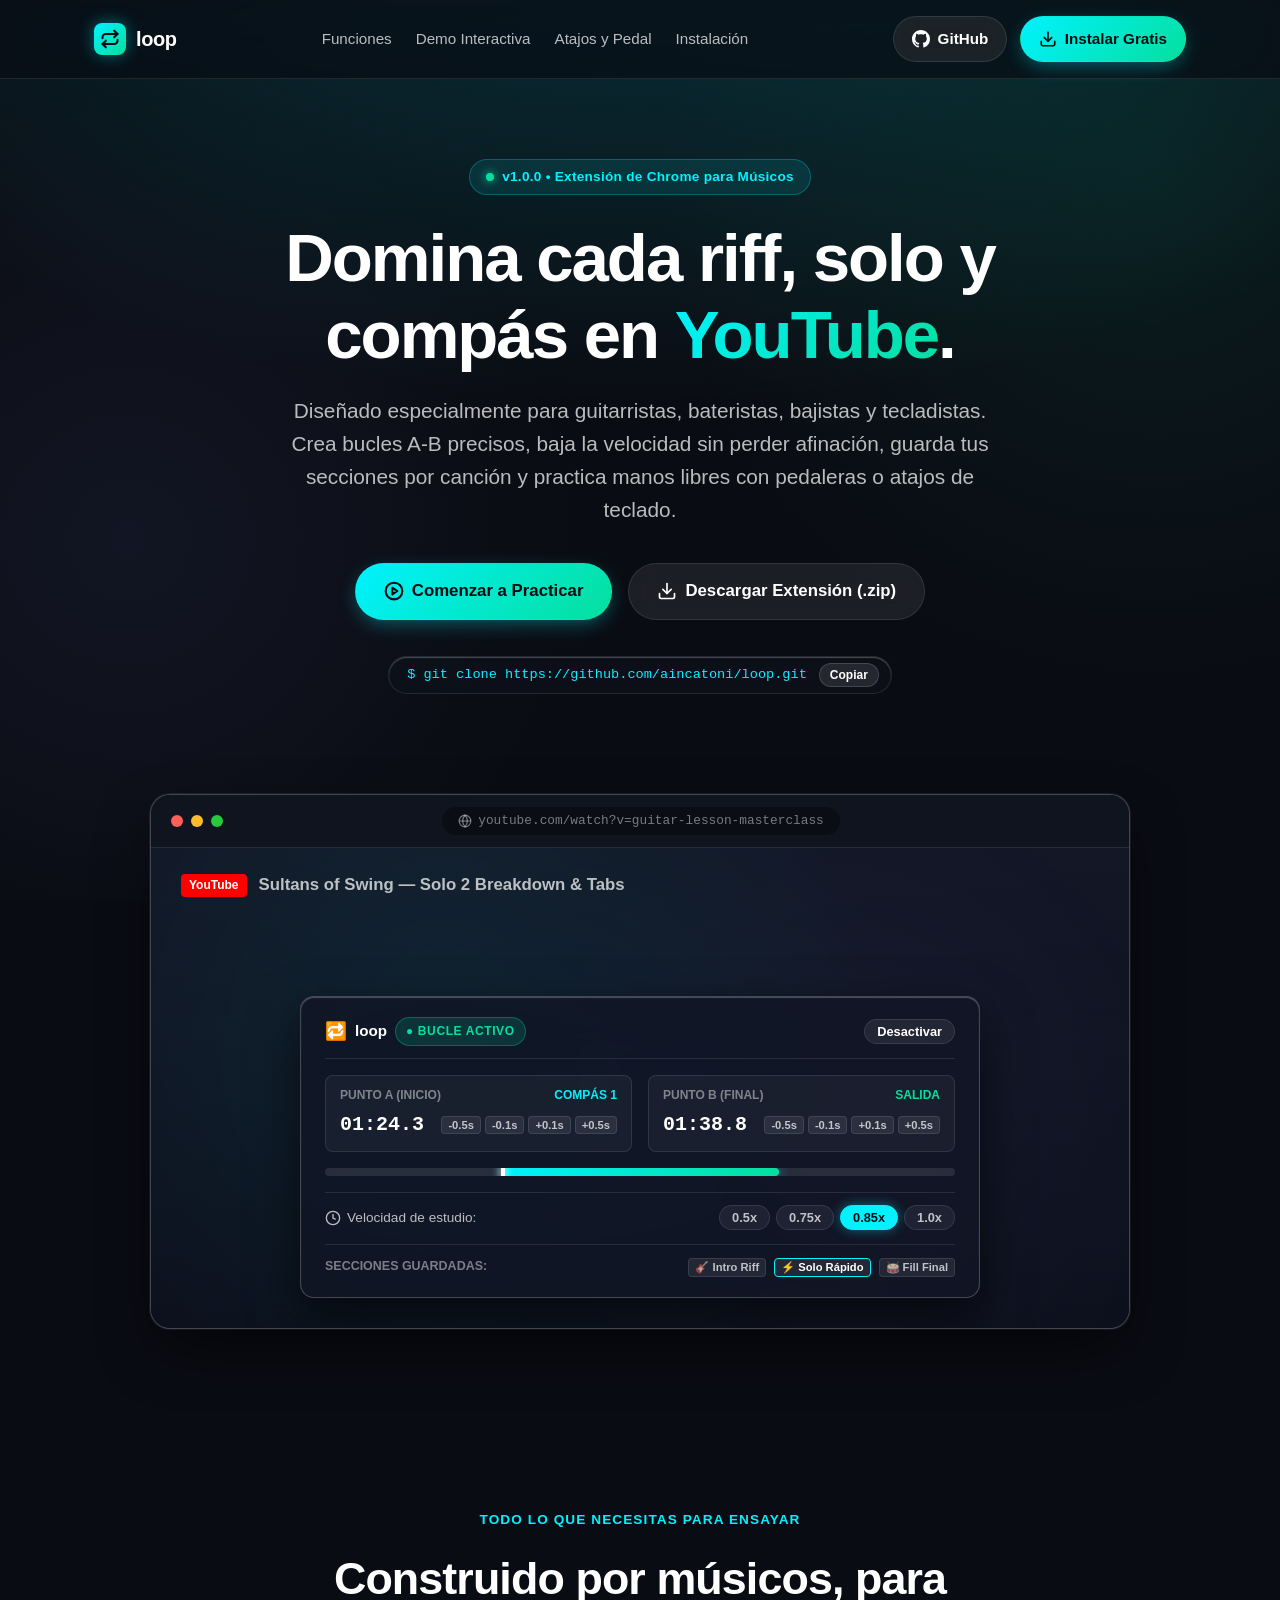
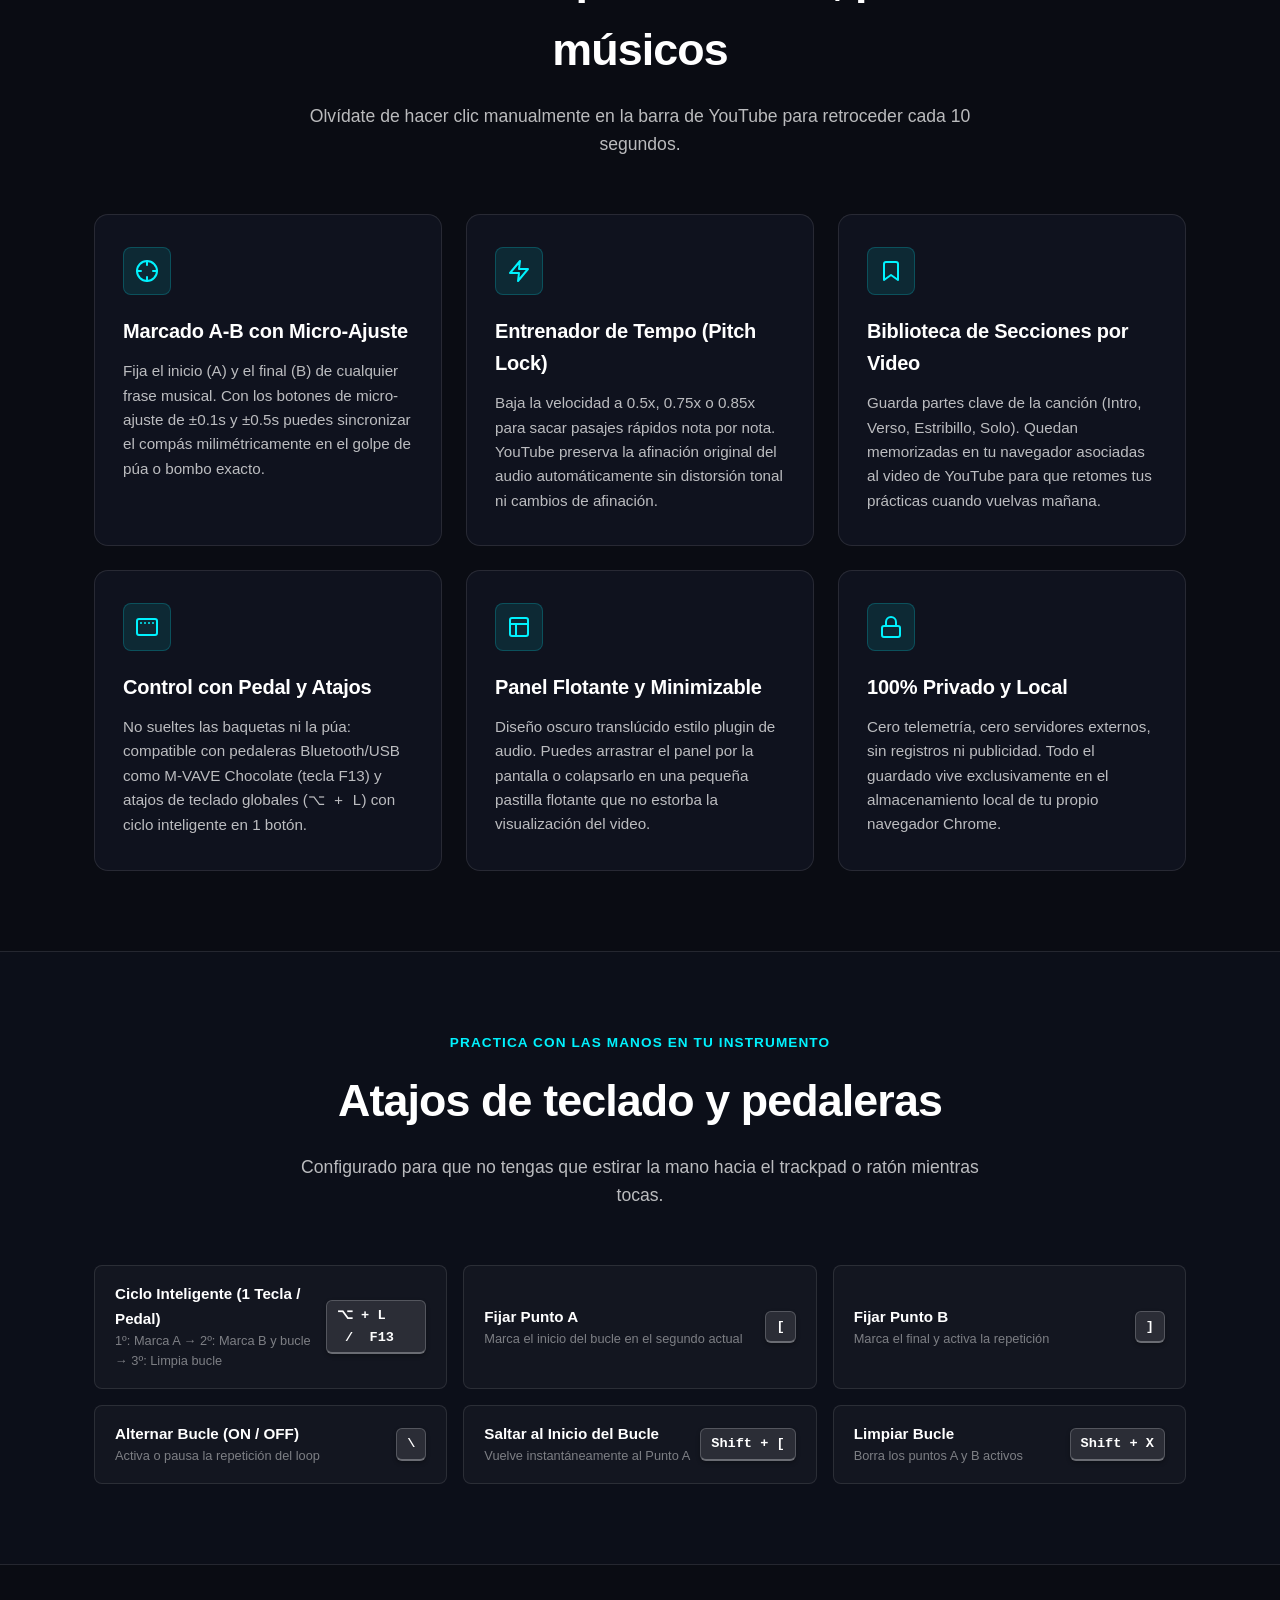
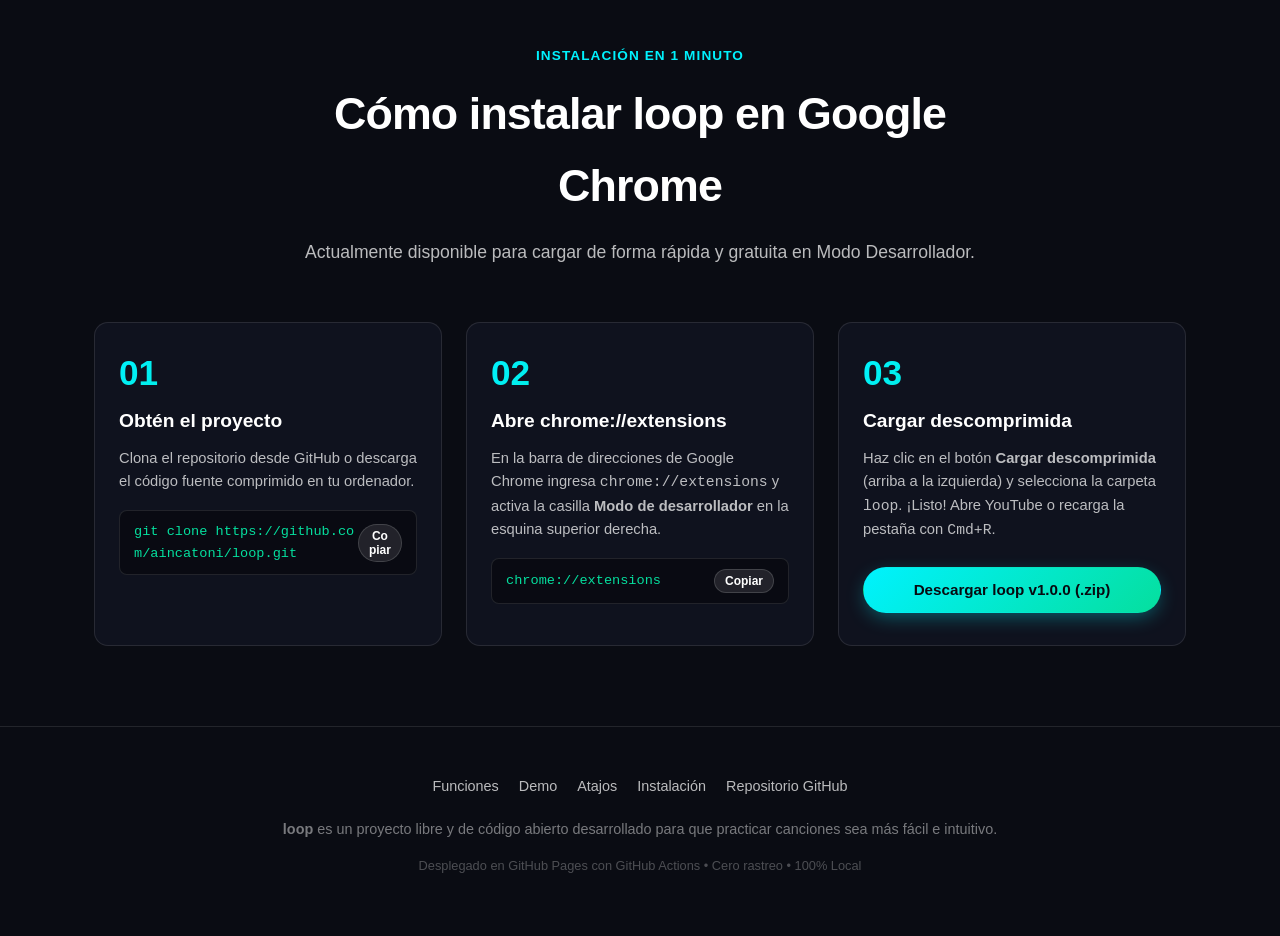
==== commit 49b61291: "docs: make install instructions generic and link to v1.0.0 release" ====
--- a/index.html
+++ b/index.html
@@ -79,13 +79,13 @@
           </svg>
           Comenzar a Practicar
         </a>
-        <a href="https://github.com/aincatoni/loop/archive/refs/heads/main.zip" class="btn btn-secondary btn-lg">
+        <a href="https://github.com/aincatoni/loop/releases/latest/download/loop-v1.0.0.zip" class="btn btn-secondary btn-lg">
           <svg width="20" height="20" viewBox="0 0 24 24" fill="none" stroke="currentColor" stroke-width="2" stroke-linecap="round" stroke-linejoin="round">
             <path d="M21 15v4a2 2 0 0 1-2 2H5a2 2 0 0 1-2-2v-4"/>
             <polyline points="7 10 12 15 17 10"/>
             <line x1="12" y1="15" x2="12" y2="3"/>
           </svg>
-          Descargar Código (.zip)
+          Descargar Extensión (.zip)
         </a>
       </div>
 
@@ -418,8 +418,8 @@
           <p>
             Haz clic en el botón <strong>Cargar descomprimida</strong> (arriba a la izquierda) y selecciona la carpeta <code>loop</code>. ¡Listo! Abre YouTube o recarga la pestaña con <code>Cmd+R</code>.
           </p>
-          <a href="https://github.com/aincatoni/loop/archive/refs/heads/main.zip" class="btn btn-primary" style="width: 100%; margin-top: 8px;">
-            Descargar ZIP (.zip)
+          <a href="https://github.com/aincatoni/loop/releases/latest/download/loop-v1.0.0.zip" class="btn btn-primary" style="width: 100%; margin-top: 8px;">
+            Descargar loop v1.0.0 (.zip)
           </a>
         </div>
       </div>
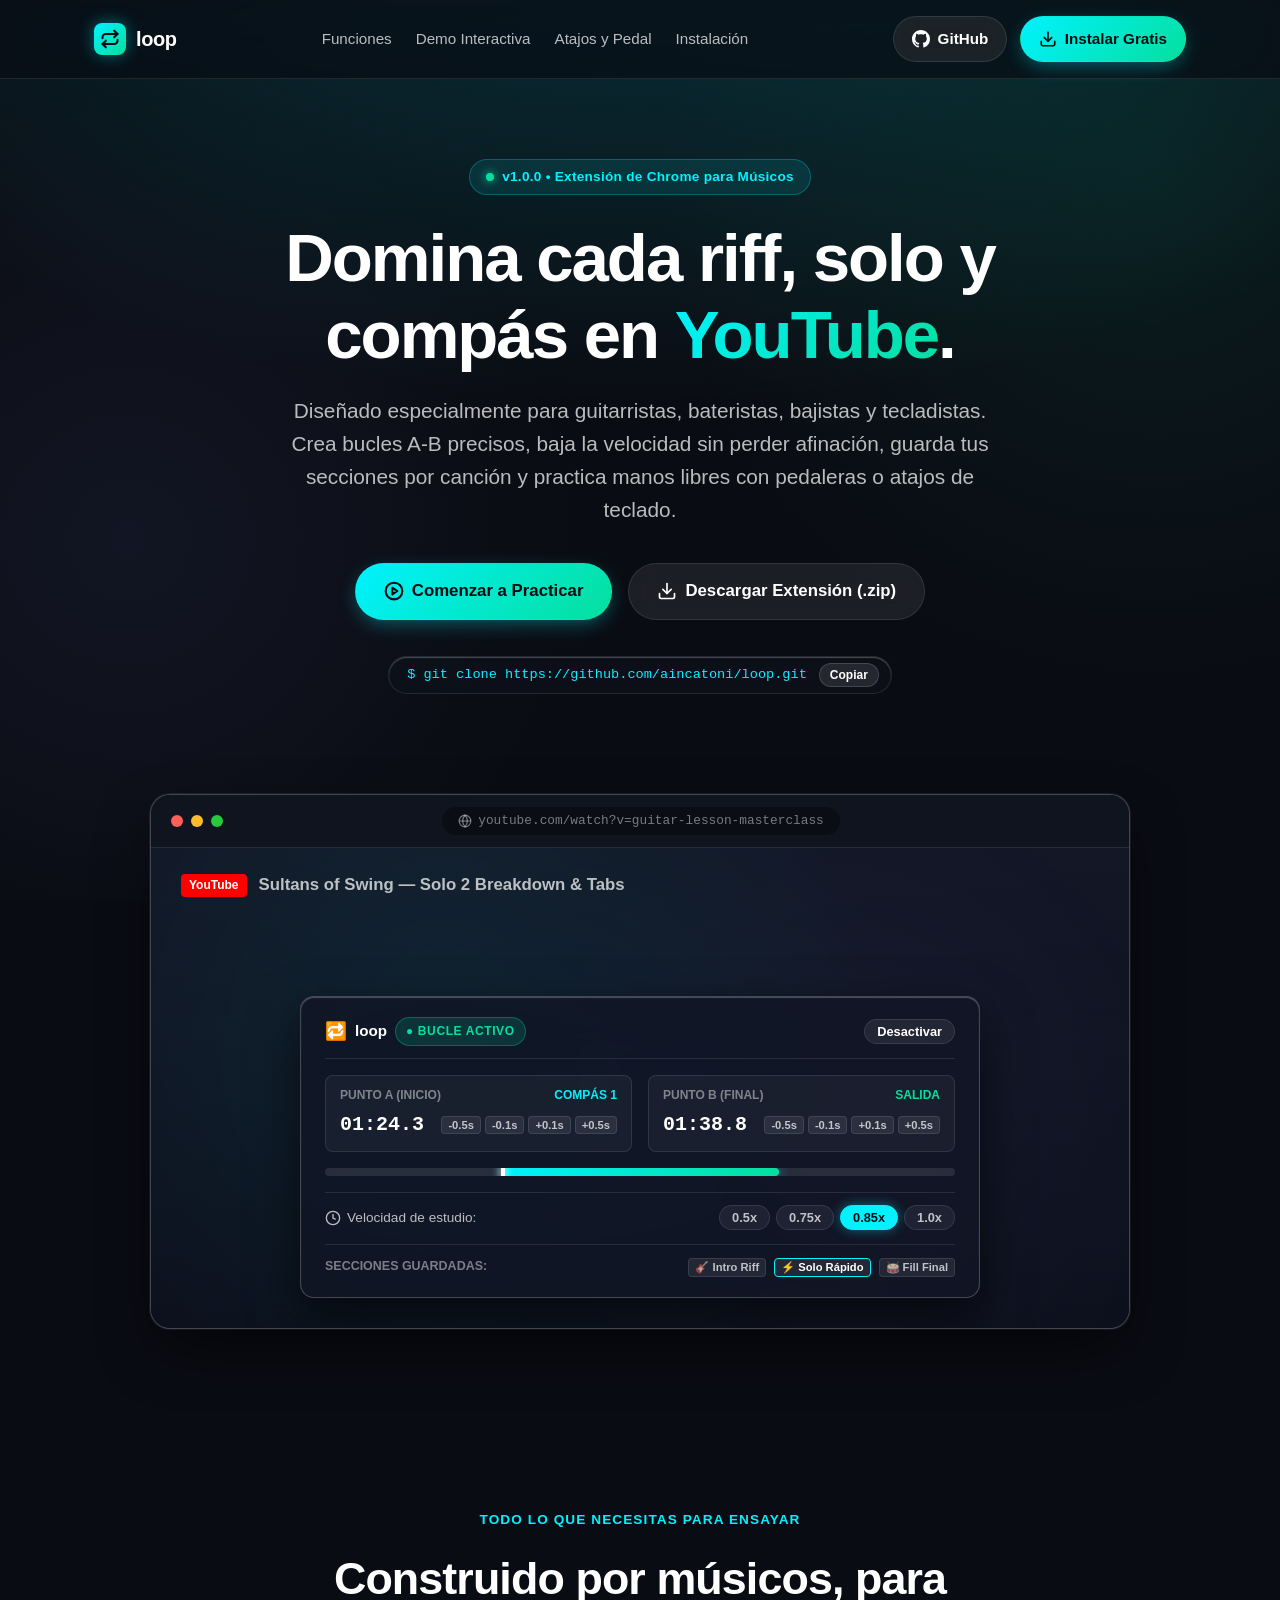
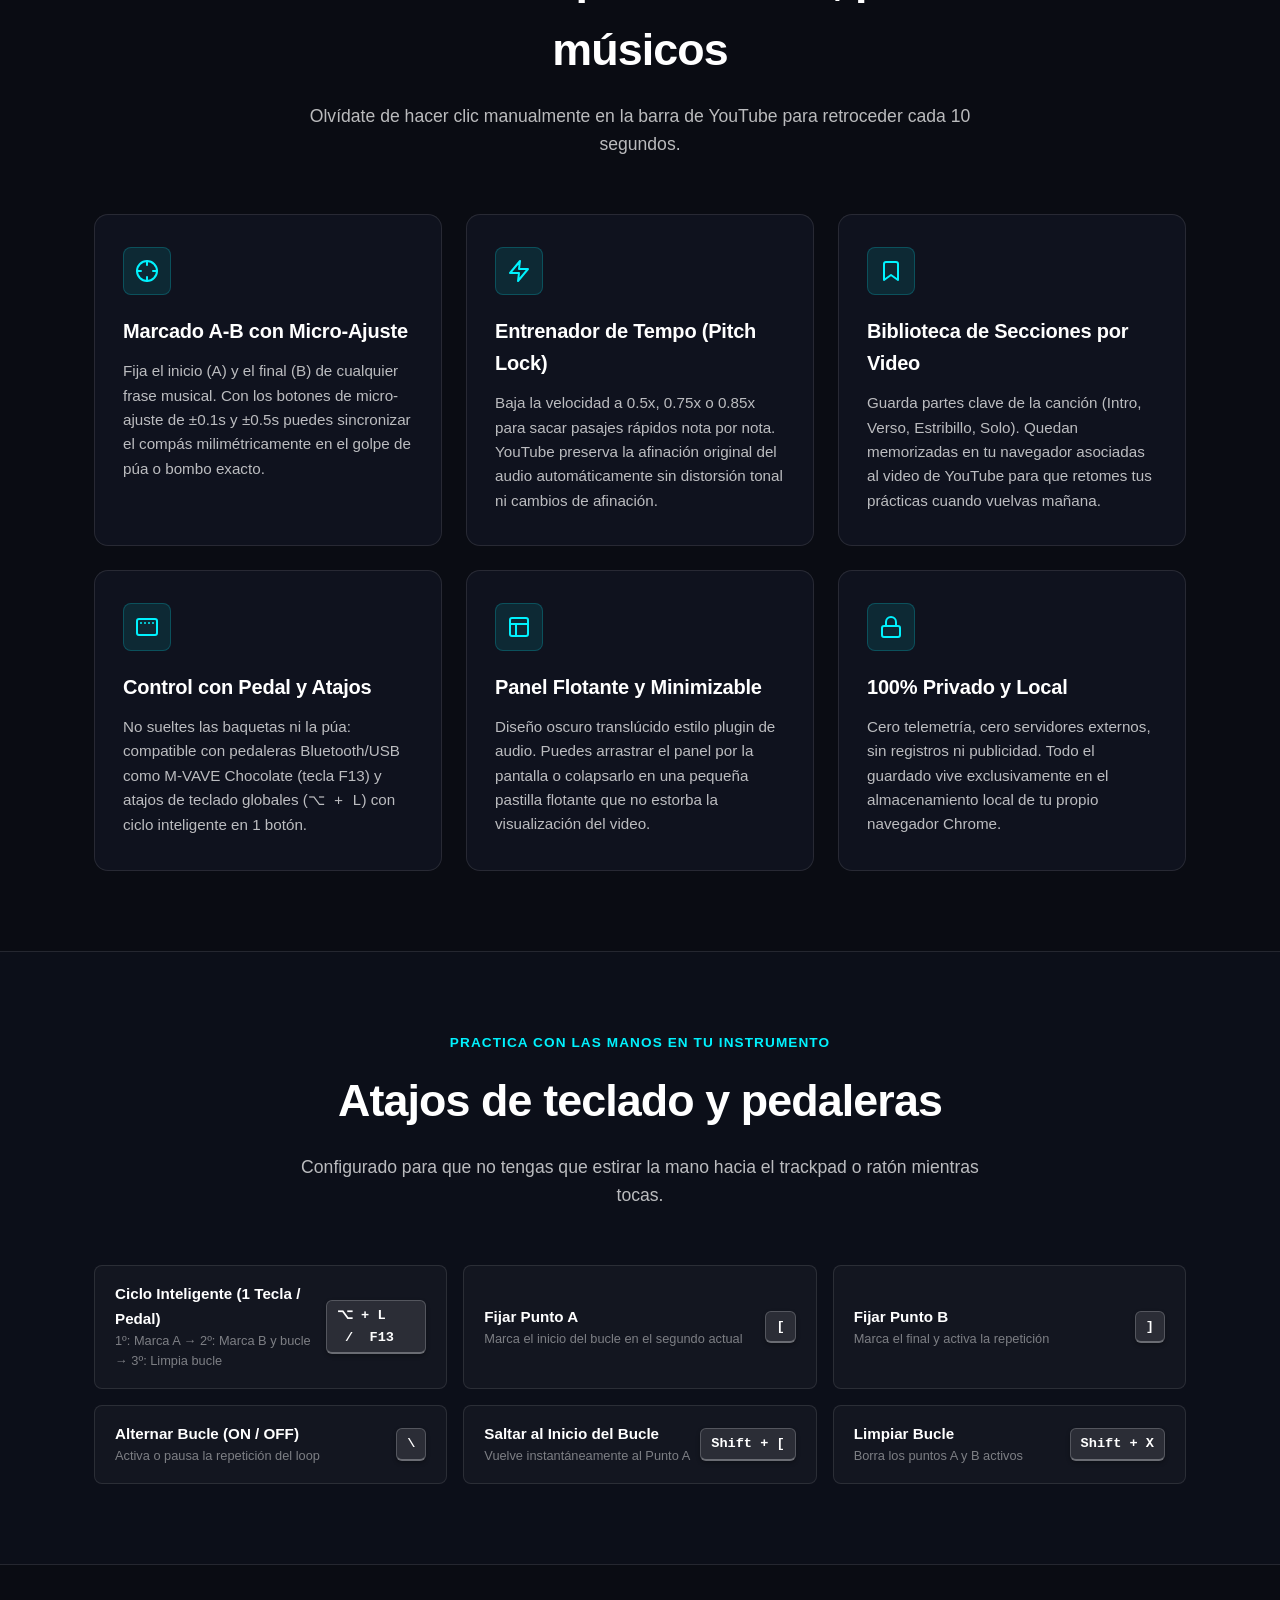
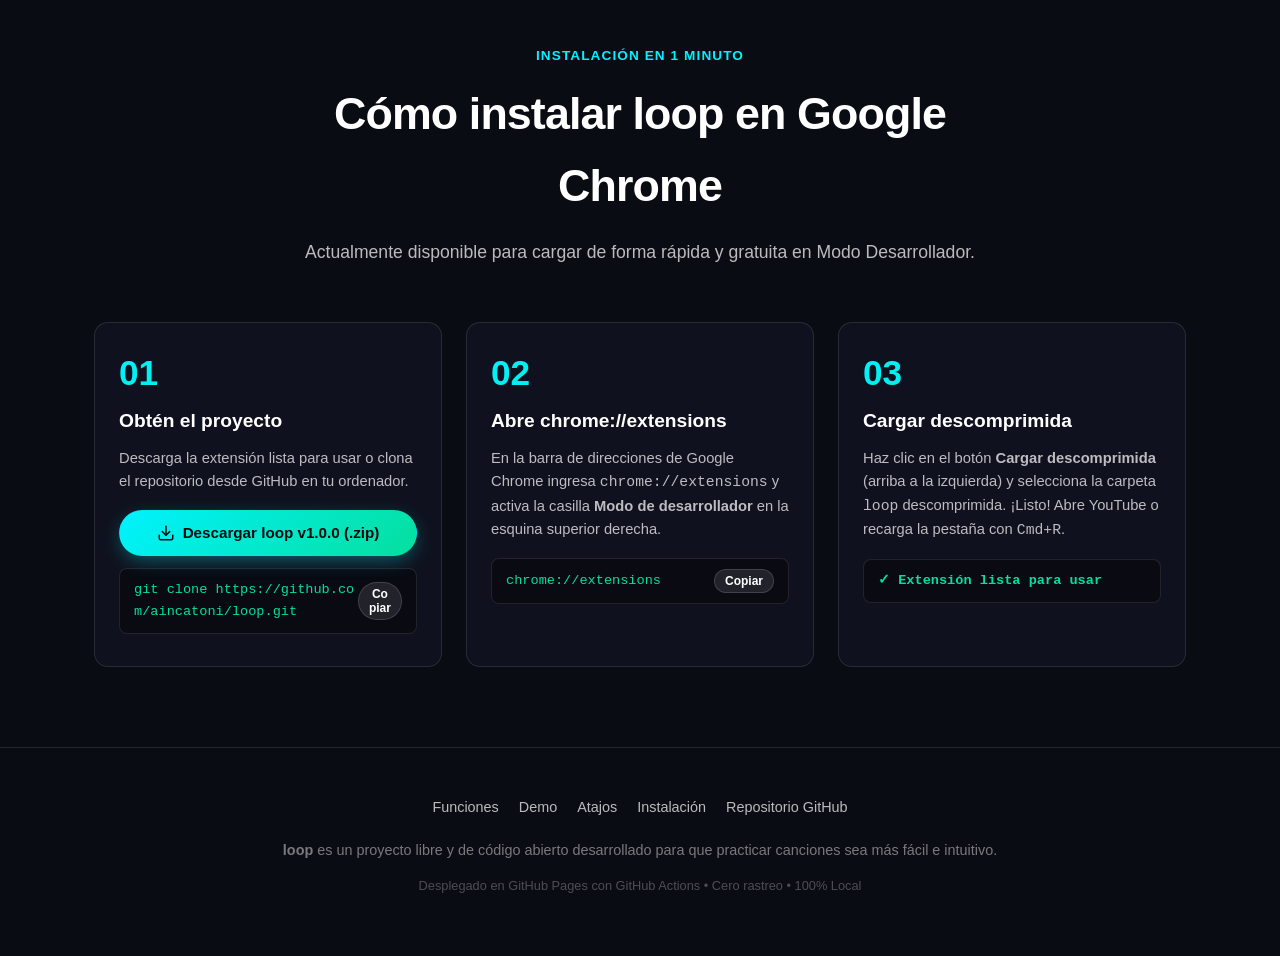
==== commit 22b4caf3: "style: move download zip button to step 01 in landing page" ====
--- a/index.html
+++ b/index.html
@@ -393,7 +393,15 @@
         <div class="step-card">
           <div class="step-num">01</div>
           <h3>Obtén el proyecto</h3>
-          <p>Clona el repositorio desde GitHub o descarga el código fuente comprimido en tu ordenador.</p>
+          <p>Descarga la extensión lista para usar o clona el repositorio desde GitHub en tu ordenador.</p>
+          <a href="https://github.com/aincatoni/loop/releases/latest/download/loop-v1.0.0.zip" class="btn btn-primary" style="width: 100%; margin-bottom: 12px;">
+            <svg width="18" height="18" viewBox="0 0 24 24" fill="none" stroke="currentColor" stroke-width="2" stroke-linecap="round" stroke-linejoin="round">
+              <path d="M21 15v4a2 2 0 0 1-2 2H5a2 2 0 0 1-2-2v-4"/>
+              <polyline points="7 10 12 15 17 10"/>
+              <line x1="12" y1="15" x2="12" y2="3"/>
+            </svg>
+            Descargar loop v1.0.0 (.zip)
+          </a>
           <div class="code-snippet">
             <span>git clone https://github.com/aincatoni/loop.git</span>
             <button class="clone-btn copy-cmd-btn" data-clipboard="git clone https://github.com/aincatoni/loop.git">Copiar</button>
@@ -416,11 +424,11 @@
           <div class="step-num">03</div>
           <h3>Cargar descomprimida</h3>
           <p>
-            Haz clic en el botón <strong>Cargar descomprimida</strong> (arriba a la izquierda) y selecciona la carpeta <code>loop</code>. ¡Listo! Abre YouTube o recarga la pestaña con <code>Cmd+R</code>.
-          </p>
-          <a href="https://github.com/aincatoni/loop/releases/latest/download/loop-v1.0.0.zip" class="btn btn-primary" style="width: 100%; margin-top: 8px;">
-            Descargar loop v1.0.0 (.zip)
-          </a>
+            Haz clic en el botón <strong>Cargar descomprimida</strong> (arriba a la izquierda) y selecciona la carpeta <code>loop</code> descomprimida. ¡Listo! Abre YouTube o recarga la pestaña con <code>Cmd+R</code>.
+          </p>
+          <div class="code-snippet" style="color: var(--accent-mint); font-weight: 600;">
+            <span>✓ Extensión lista para usar</span>
+          </div>
         </div>
       </div>
     </div>
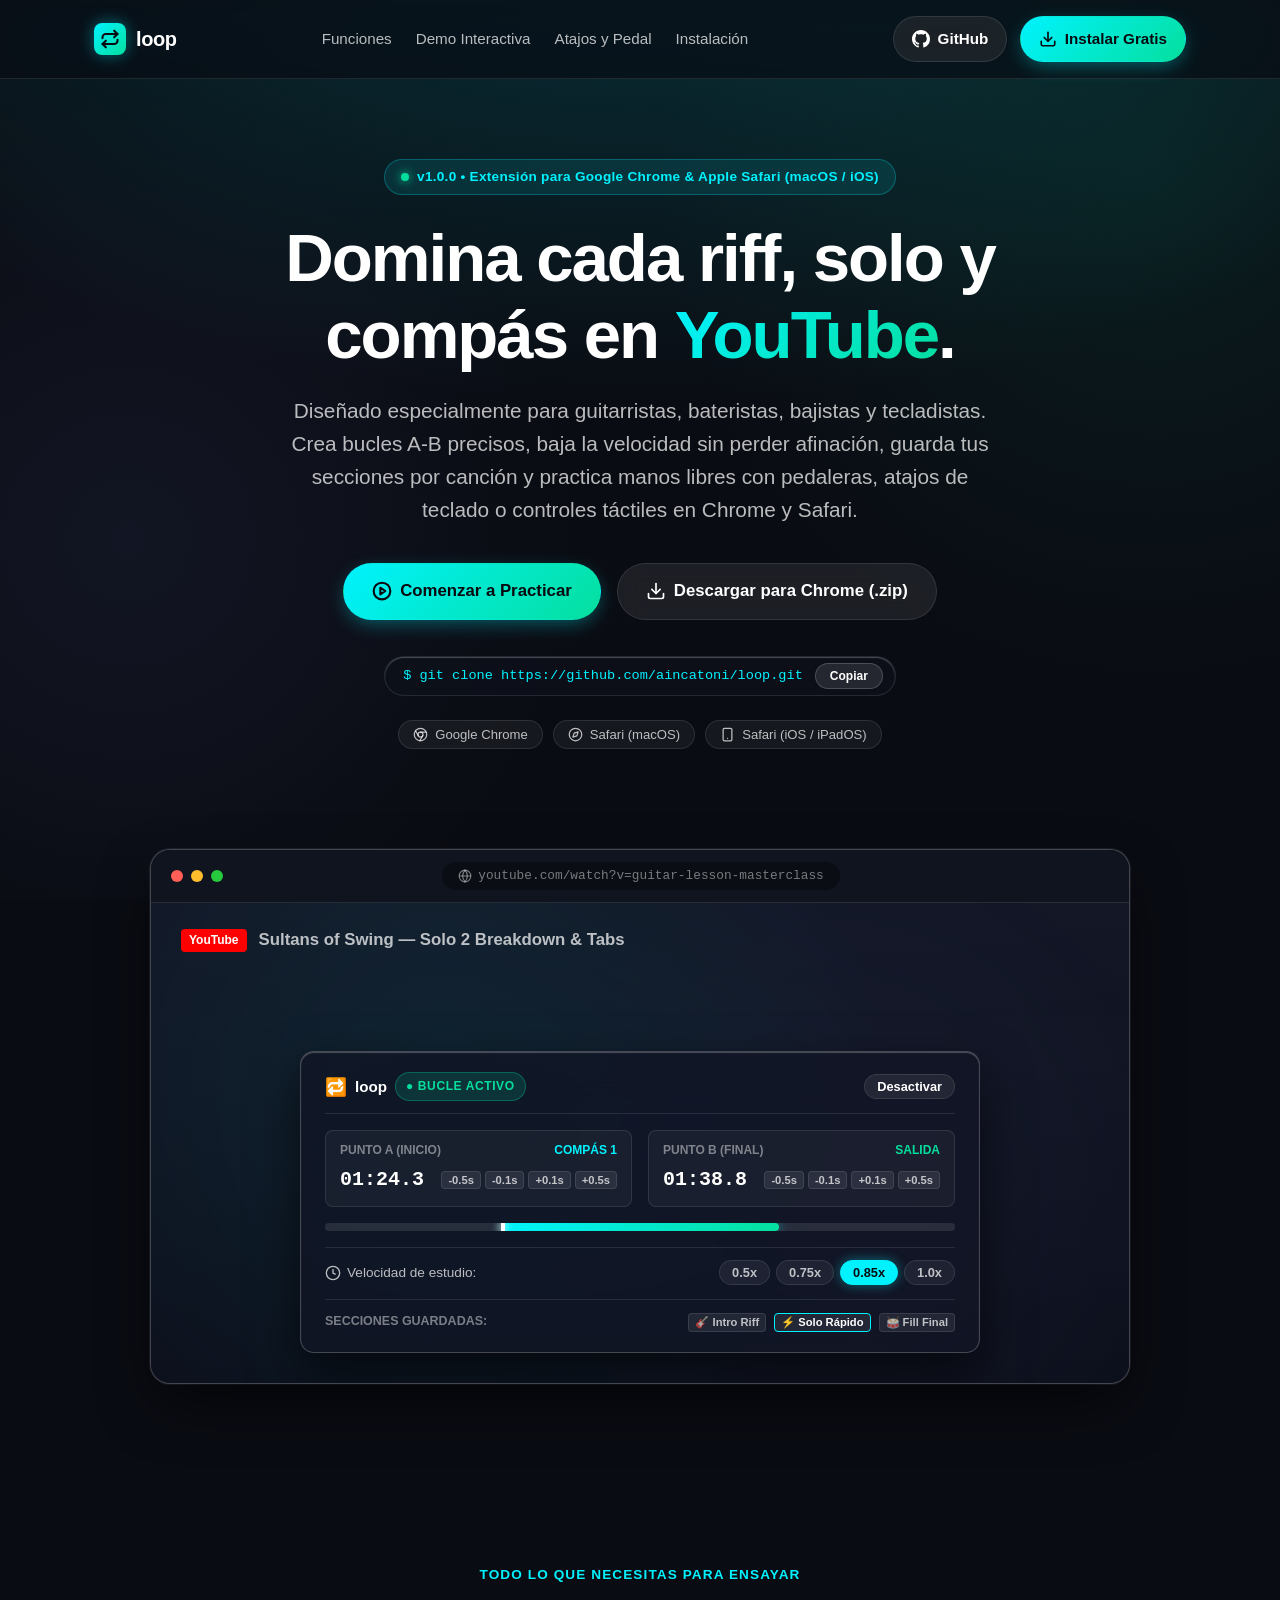
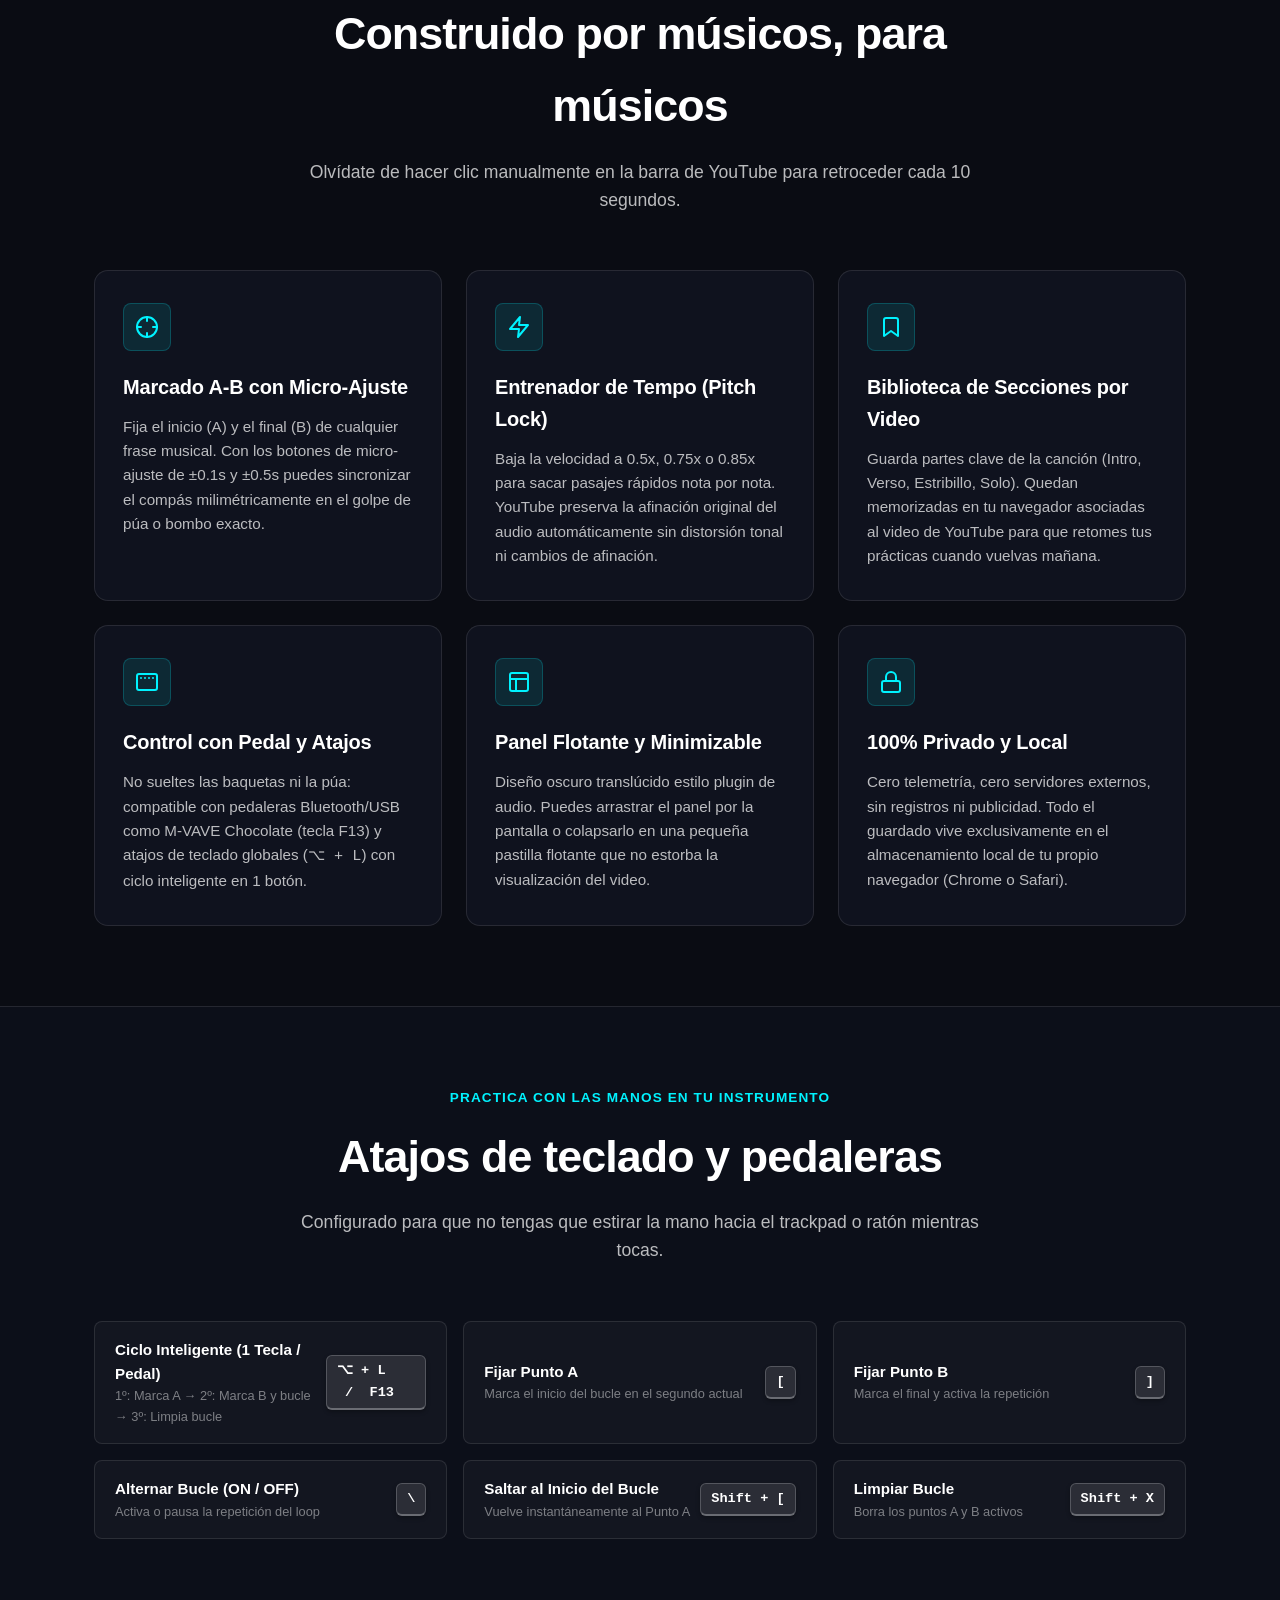
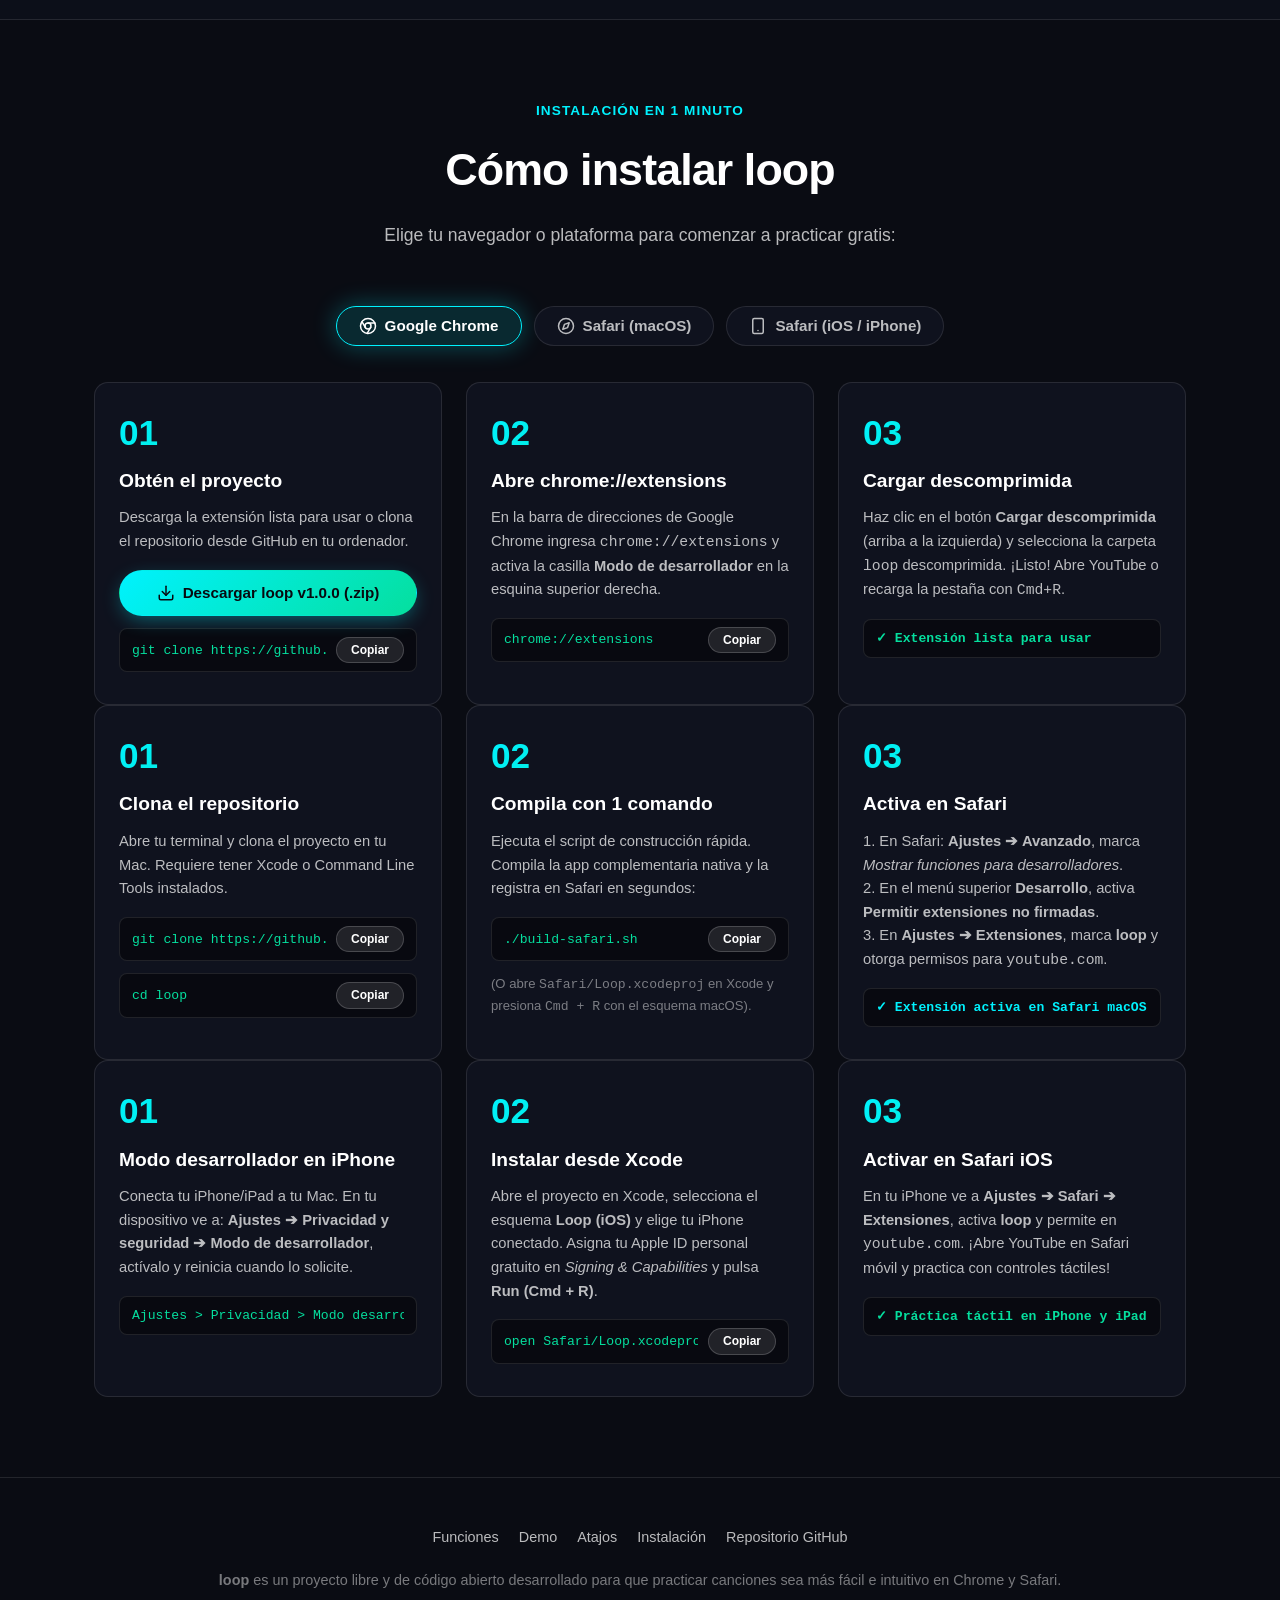
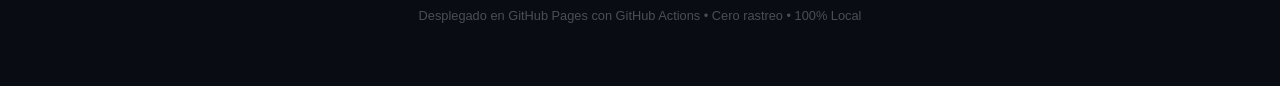
==== commit 1dc7da84: "update readme and gh page to include safari version" ====
--- a/index.html
+++ b/index.html
@@ -3,10 +3,10 @@
 <head>
   <meta charset="UTF-8">
   <meta name="viewport" content="width=device-width, initial-scale=1.0">
-  <title>loop — Practica canciones en YouTube con bucles A-B precisos</title>
-  <meta name="description" content="Extensión de Chrome para músicos: crea bucles A-B exactos, ajusta la velocidad sin perder afinación, guarda secciones y practica manos libres con pedaleras o atajos.">
+  <title>loop — Practica canciones en YouTube con bucles A-B precisos (Chrome &amp; Safari)</title>
+  <meta name="description" content="Extensión para Google Chrome y Apple Safari (macOS / iOS) para músicos: crea bucles A-B exactos, ajusta la velocidad sin perder afinación, guarda secciones y practica manos libres o táctil.">
   <meta property="og:title" content="loop — Domina cada riff, solo y compás en YouTube">
-  <meta property="og:description" content="Crea bucles A-B precisos, ajusta la velocidad y guarda secciones para practicar guitarra, batería o cualquier instrumento.">
+  <meta property="og:description" content="Crea bucles A-B precisos, ajusta la velocidad y guarda secciones para practicar en YouTube con Chrome y Safari.">
   <meta property="og:type" content="website">
   <link rel="icon" type="image/png" href="icons/icon-48.png">
   <link rel="stylesheet" href="landing.css">
@@ -59,7 +59,7 @@
     <div class="container">
       <div class="hero-pill">
         <span class="pulse-dot"></span>
-        v1.0.0 • Extensión de Chrome para Músicos
+        v1.0.0 • Extensión para Google Chrome &amp; Apple Safari (macOS / iOS)
       </div>
 
       <h1>
@@ -68,9 +68,8 @@
 
       <p>
         Diseñado especialmente para guitarristas, bateristas, bajistas y tecladistas.
-        Crea bucles A-B precisos, baja la velocidad sin perder afinación, guarda tus secciones por canción y practica manos libres con pedaleras o atajos de teclado.
+        Crea bucles A-B precisos, baja la velocidad sin perder afinación, guarda tus secciones por canción y practica manos libres con pedaleras, atajos de teclado o controles táctiles en Chrome y Safari.
       </p>
-
       <div class="hero-cta">
         <a href="#install" class="btn btn-primary btn-lg">
           <svg width="20" height="20" viewBox="0 0 24 24" fill="none" stroke="currentColor" stroke-width="2.5" stroke-linecap="round" stroke-linejoin="round">
@@ -85,7 +84,7 @@
             <polyline points="7 10 12 15 17 10"/>
             <line x1="12" y1="15" x2="12" y2="3"/>
           </svg>
-          Descargar Extensión (.zip)
+          Descargar para Chrome (.zip)
         </a>
       </div>
 
@@ -93,6 +92,26 @@
         <span>$ git clone https://github.com/aincatoni/loop.git</span>
         <button class="clone-btn copy-cmd-btn" data-clipboard="git clone https://github.com/aincatoni/loop.git">
           Copiar
+        </button>
+      </div>
+      <div class="platform-chips">
+        <button class="platform-chip" data-target-tab="chrome" type="button">
+          <svg width="15" height="15" viewBox="0 0 24 24" fill="none" stroke="currentColor" stroke-width="2" stroke-linecap="round" stroke-linejoin="round">
+            <circle cx="12" cy="12" r="10"/><circle cx="12" cy="12" r="4"/><line x1="21.17" y1="8" x2="12" y2="8"/><line x1="3.95" y1="6.06" x2="8.54" y2="14"/><line x1="10.88" y1="21.94" x2="15.46" y2="14"/>
+          </svg>
+          Google Chrome
+        </button>
+        <button class="platform-chip" data-target-tab="safari-mac" type="button">
+          <svg width="15" height="15" viewBox="0 0 24 24" fill="none" stroke="currentColor" stroke-width="2" stroke-linecap="round" stroke-linejoin="round">
+            <circle cx="12" cy="12" r="10"/><polygon points="16.24 7.76 14.12 14.12 7.76 16.24 9.88 9.88 16.24 7.76"/>
+          </svg>
+          Safari (macOS)
+        </button>
+        <button class="platform-chip" data-target-tab="safari-ios" type="button">
+          <svg width="15" height="15" viewBox="0 0 24 24" fill="none" stroke="currentColor" stroke-width="2" stroke-linecap="round" stroke-linejoin="round">
+            <rect x="5" y="2" width="14" height="20" rx="2" ry="2"/><line x1="12" y1="18" x2="12.01" y2="18"/>
+          </svg>
+          Safari (iOS / iPadOS)
         </button>
       </div>
     </div>
@@ -312,7 +331,7 @@
           </div>
           <h3>100% Privado y Local</h3>
           <p>
-            Cero telemetría, cero servidores externos, sin registros ni publicidad. Todo el guardado vive exclusivamente en el almacenamiento local de tu propio navegador Chrome.
+            Cero telemetría, cero servidores externos, sin registros ni publicidad. Todo el guardado vive exclusivamente en el almacenamiento local de tu propio navegador (Chrome o Safari).
           </p>
         </div>
       </div>
@@ -385,11 +404,33 @@
     <div class="container">
       <div class="section-head">
         <div class="section-tag">Instalación en 1 minuto</div>
-        <h2>Cómo instalar loop en Google Chrome</h2>
-        <p>Actualmente disponible para cargar de forma rápida y gratuita en Modo Desarrollador.</p>
-      </div>
-
-      <div class="steps-wrap">
+        <h2>Cómo instalar loop</h2>
+        <p>Elige tu navegador o plataforma para comenzar a practicar gratis:</p>
+      </div>
+
+      <div class="install-tabs">
+        <button class="install-tab-btn active" data-tab="chrome" type="button">
+          <svg width="18" height="18" viewBox="0 0 24 24" fill="none" stroke="currentColor" stroke-width="2" stroke-linecap="round" stroke-linejoin="round">
+            <circle cx="12" cy="12" r="10"/><circle cx="12" cy="12" r="4"/><line x1="21.17" y1="8" x2="12" y2="8"/><line x1="3.95" y1="6.06" x2="8.54" y2="14"/><line x1="10.88" y1="21.94" x2="15.46" y2="14"/>
+          </svg>
+          Google Chrome
+        </button>
+        <button class="install-tab-btn" data-tab="safari-mac" type="button">
+          <svg width="18" height="18" viewBox="0 0 24 24" fill="none" stroke="currentColor" stroke-width="2" stroke-linecap="round" stroke-linejoin="round">
+            <circle cx="12" cy="12" r="10"/><polygon points="16.24 7.76 14.12 14.12 7.76 16.24 9.88 9.88 16.24 7.76"/>
+          </svg>
+          Safari (macOS)
+        </button>
+        <button class="install-tab-btn" data-tab="safari-ios" type="button">
+          <svg width="18" height="18" viewBox="0 0 24 24" fill="none" stroke="currentColor" stroke-width="2" stroke-linecap="round" stroke-linejoin="round">
+            <rect x="5" y="2" width="14" height="20" rx="2" ry="2"/><line x1="12" y1="18" x2="12.01" y2="18"/>
+          </svg>
+          Safari (iOS / iPhone)
+        </button>
+      </div>
+
+      <!-- Tab Chrome -->
+      <div class="steps-wrap install-panel active" id="tab-chrome">
         <div class="step-card">
           <div class="step-num">01</div>
           <h3>Obtén el proyecto</h3>
@@ -431,7 +472,89 @@
           </div>
         </div>
       </div>
-    </div>
+
+      <!-- Tab Safari macOS -->
+      <div class="steps-wrap install-panel" id="tab-safari-mac">
+        <div class="step-card">
+          <div class="step-num">01</div>
+          <h3>Clona el repositorio</h3>
+          <p>Abre tu terminal y clona el proyecto en tu Mac. Requiere tener Xcode o Command Line Tools instalados.</p>
+          <div class="code-snippet" style="margin-bottom: 12px;">
+            <span>git clone https://github.com/aincatoni/loop.git</span>
+            <button class="clone-btn copy-cmd-btn" data-clipboard="git clone https://github.com/aincatoni/loop.git">Copiar</button>
+          </div>
+          <div class="code-snippet">
+            <span>cd loop</span>
+            <button class="clone-btn copy-cmd-btn" data-clipboard="cd loop">Copiar</button>
+          </div>
+        </div>
+
+        <div class="step-card">
+          <div class="step-num">02</div>
+          <h3>Compila con 1 comando</h3>
+          <p>
+            Ejecuta el script de construcción rápida. Compila la app complementaria nativa y la registra en Safari en segundos:
+          </p>
+          <div class="code-snippet" style="margin-bottom: 12px;">
+            <span>./build-safari.sh</span>
+            <button class="clone-btn copy-cmd-btn" data-clipboard="./build-safari.sh">Copiar</button>
+          </div>
+          <p style="font-size: 0.82rem; color: var(--text-tertiary); margin: 0;">
+            (O abre <code>Safari/Loop.xcodeproj</code> en Xcode y presiona <code>Cmd + R</code> con el esquema macOS).
+          </p>
+        </div>
+
+        <div class="step-card">
+          <div class="step-num">03</div>
+          <h3>Activa en Safari</h3>
+          <p>
+            1. En Safari: <strong>Ajustes ➔ Avanzado</strong>, marca <em>Mostrar funciones para desarrolladores</em>.<br>
+            2. En el menú superior <strong>Desarrollo</strong>, activa <strong>Permitir extensiones no firmadas</strong>.<br>
+            3. En <strong>Ajustes ➔ Extensiones</strong>, marca <strong>loop</strong> y otorga permisos para <code>youtube.com</code>.
+          </p>
+          <div class="code-snippet" style="color: var(--accent-cyan); font-weight: 600;">
+            <span>✓ Extensión activa en Safari macOS</span>
+          </div>
+        </div>
+      </div>
+
+      <!-- Tab Safari iOS -->
+      <div class="steps-wrap install-panel" id="tab-safari-ios">
+        <div class="step-card">
+          <div class="step-num">01</div>
+          <h3>Modo desarrollador en iPhone</h3>
+          <p>
+            Conecta tu iPhone/iPad a tu Mac. En tu dispositivo ve a:
+            <strong>Ajustes ➔ Privacidad y seguridad ➔ Modo de desarrollador</strong>, actívalo y reinicia cuando lo solicite.
+          </p>
+          <div class="code-snippet">
+            <span>Ajustes > Privacidad > Modo desarrollador</span>
+          </div>
+        </div>
+
+        <div class="step-card">
+          <div class="step-num">02</div>
+          <h3>Instalar desde Xcode</h3>
+          <p>
+            Abre el proyecto en Xcode, selecciona el esquema <strong>Loop (iOS)</strong> y elige tu iPhone conectado. Asigna tu Apple ID personal gratuito en <em>Signing &amp; Capabilities</em> y pulsa <strong>Run (Cmd + R)</strong>.
+          </p>
+          <div class="code-snippet">
+            <span>open Safari/Loop.xcodeproj</span>
+            <button class="clone-btn copy-cmd-btn" data-clipboard="open Safari/Loop.xcodeproj">Copiar</button>
+          </div>
+        </div>
+
+        <div class="step-card">
+          <div class="step-num">03</div>
+          <h3>Activar en Safari iOS</h3>
+          <p>
+            En tu iPhone ve a <strong>Ajustes ➔ Safari ➔ Extensiones</strong>, activa <strong>loop</strong> y permite en <code>youtube.com</code>. ¡Abre YouTube en Safari móvil y practica con controles táctiles!
+          </p>
+          <div class="code-snippet" style="color: var(--accent-mint); font-weight: 600;">
+            <span>✓ Práctica táctil en iPhone y iPad</span>
+          </div>
+        </div>
+      </div>
   </section>
 
   <!-- Footer -->
@@ -445,7 +568,7 @@
         <a href="https://github.com/aincatoni/loop" target="_blank" rel="noopener noreferrer">Repositorio GitHub</a>
       </div>
       <p>
-        <strong>loop</strong> es un proyecto libre y de código abierto desarrollado para que practicar canciones sea más fácil e intuitivo.
+        <strong>loop</strong> es un proyecto libre y de código abierto desarrollado para que practicar canciones sea más fácil e intuitivo en Chrome y Safari.
       </p>
       <p style="margin-top: 8px; font-size: 0.8rem; opacity: 0.6;">
         Desplegado en GitHub Pages con GitHub Actions &bull; Cero rastreo &bull; 100% Local
--- a/landing.css
+++ b/landing.css
@@ -264,23 +264,73 @@
   color: var(--accent-cyan);
   gap: 12px;
   box-shadow: var(--glass-shine);
+  max-width: 100%;
+}
+
+.clone-box > span {
+  flex: 1 1 auto;
+  min-width: 0;
+  white-space: nowrap;
+  overflow-x: auto;
+  scrollbar-width: none;
+}
+
+.clone-box > span::-webkit-scrollbar {
+  display: none;
 }
 
 .clone-btn {
+  flex-shrink: 0;
+  white-space: nowrap;
   background: rgba(255, 255, 255, 0.1);
-  border: 1px solid rgba(255, 255, 255, 0.15);
+  border: 1px solid rgba(255, 255, 255, 0.18);
   color: #fff;
   border-radius: var(--radius-full);
-  padding: 4px 10px;
+  padding: 5px 14px;
   font-size: 0.75rem;
   font-weight: 600;
   cursor: pointer;
   transition: all 0.2s ease;
+  line-height: 1.2;
 }
 
 .clone-btn:hover {
   background: rgba(255, 255, 255, 0.2);
-}
+  border-color: rgba(255, 255, 255, 0.3);
+}
+/* Platform chips in Hero */
+.platform-chips {
+  display: flex;
+  align-items: center;
+  justify-content: center;
+  gap: 10px;
+  margin-top: 24px;
+  flex-wrap: wrap;
+}
+
+.platform-chip {
+  display: inline-flex;
+  align-items: center;
+  gap: 7px;
+  background: rgba(255, 255, 255, 0.05);
+  border: 1px solid var(--border-subtle);
+  padding: 6px 14px;
+  border-radius: var(--radius-full);
+  font-size: 0.82rem;
+  font-weight: 500;
+  color: var(--text-secondary);
+  cursor: pointer;
+  transition: all 0.2s ease;
+  font-family: inherit;
+}
+
+.platform-chip:hover {
+  background: rgba(255, 255, 255, 0.12);
+  border-color: var(--border-highlight);
+  color: #fff;
+  transform: translateY(-1px);
+}
+
 
 /* Interactive Showcase Mockup */
 .showcase {
@@ -706,6 +756,65 @@
   box-shadow: 0 2px 4px rgba(0, 0, 0, 0.3);
 }
 
+/* Installation Tabs */
+.install-tabs {
+  display: flex;
+  align-items: center;
+  justify-content: center;
+  gap: 12px;
+  margin-bottom: 36px;
+  flex-wrap: wrap;
+}
+
+.install-tab-btn {
+  display: inline-flex;
+  align-items: center;
+  gap: 8px;
+  padding: 10px 22px;
+  border-radius: var(--radius-full);
+  background: var(--bg-card);
+  border: 1px solid var(--border-subtle);
+  color: var(--text-secondary);
+  font-size: 0.95rem;
+  font-weight: 600;
+  cursor: pointer;
+  transition: all 0.25s cubic-bezier(0.16, 1, 0.3, 1);
+  font-family: inherit;
+}
+
+.install-tab-btn:hover {
+  background: var(--bg-card-hover);
+  border-color: var(--border-highlight);
+  color: #fff;
+}
+
+.install-tab-btn.active {
+  background: rgba(0, 242, 254, 0.12);
+  border-color: var(--accent-cyan);
+  color: #fff;
+  box-shadow: 0 0 24px rgba(0, 242, 254, 0.3);
+}
+
+.install-panel {
+  display: none;
+}
+
+.install-panel.active {
+  display: grid;
+  animation: tabFadeIn 0.3s cubic-bezier(0.16, 1, 0.3, 1);
+}
+
+@keyframes tabFadeIn {
+  from {
+    opacity: 0;
+    transform: translateY(8px);
+  }
+  to {
+    opacity: 1;
+    transform: translateY(0);
+  }
+}
+
 /* Installation Guide */
 .steps-wrap {
   display: grid;
@@ -743,17 +852,32 @@
 }
 
 .code-snippet {
-  background: rgba(0, 0, 0, 0.4);
+  background: rgba(0, 0, 0, 0.45);
   border: 1px solid var(--border-subtle);
   border-radius: var(--radius-sm);
-  padding: 10px 14px;
+  padding: 8px 12px;
   font-family: var(--font-mono);
-  font-size: 0.85rem;
+  font-size: 0.82rem;
   color: var(--accent-mint);
   display: flex;
   justify-content: space-between;
   align-items: center;
-  word-break: break-all;
+  gap: 10px;
+  min-width: 0;
+}
+
+.code-snippet > span,
+.code-snippet > code {
+  flex: 1 1 auto;
+  min-width: 0;
+  white-space: nowrap;
+  overflow-x: auto;
+  scrollbar-width: none;
+}
+
+.code-snippet > span::-webkit-scrollbar,
+.code-snippet > code::-webkit-scrollbar {
+  display: none;
 }
 
 /* Footer */
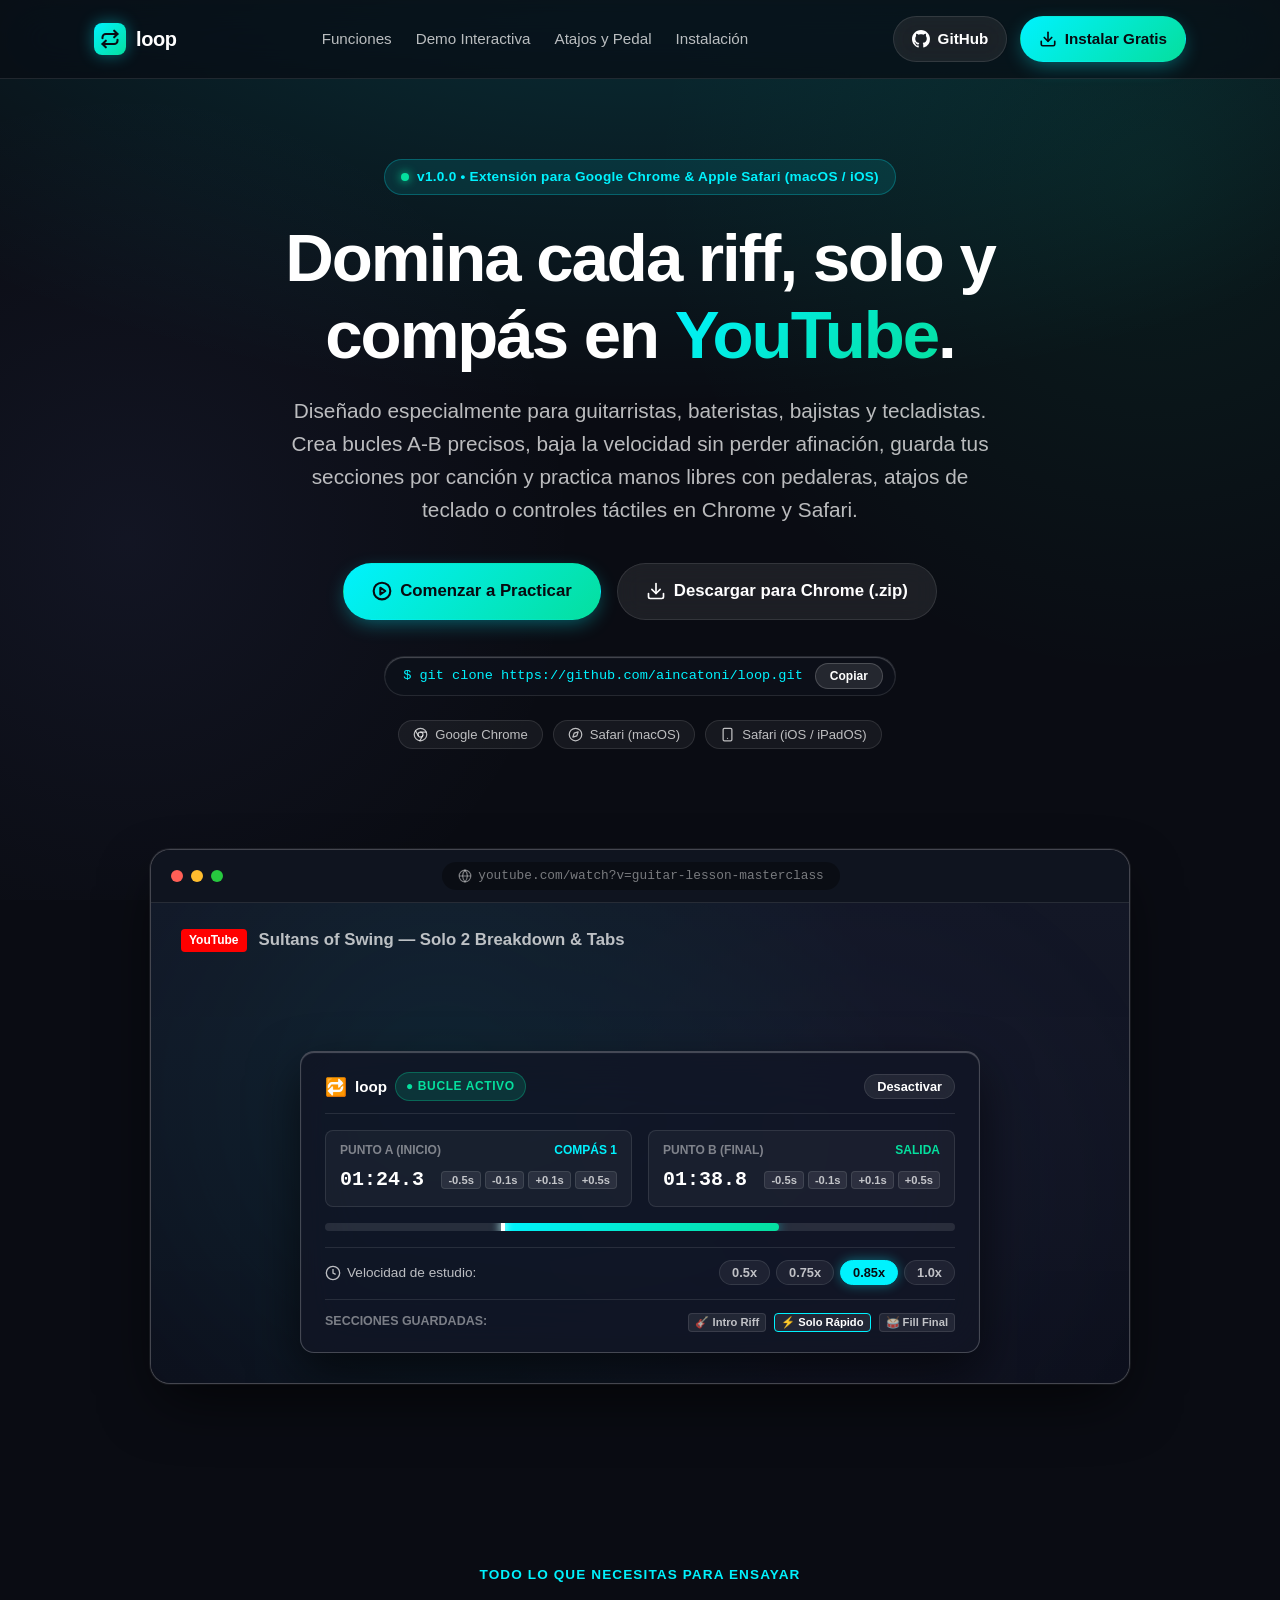
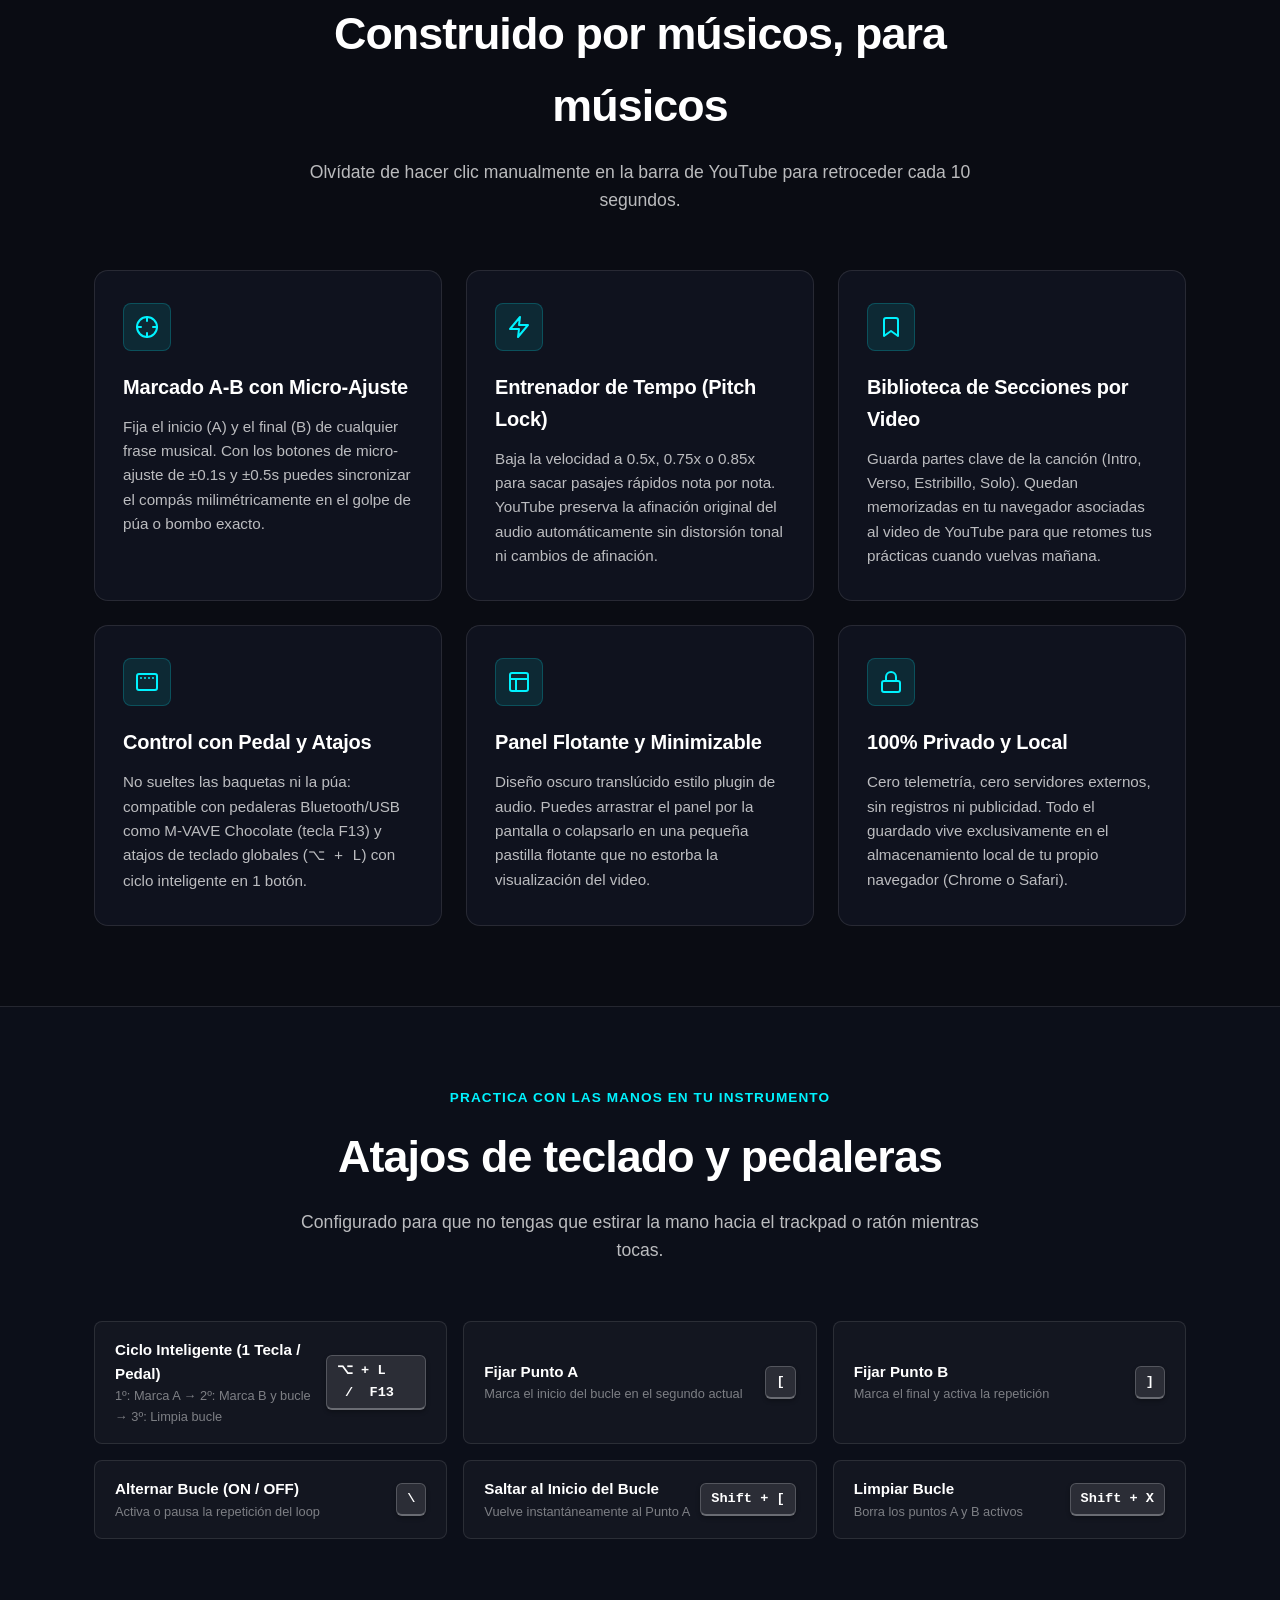
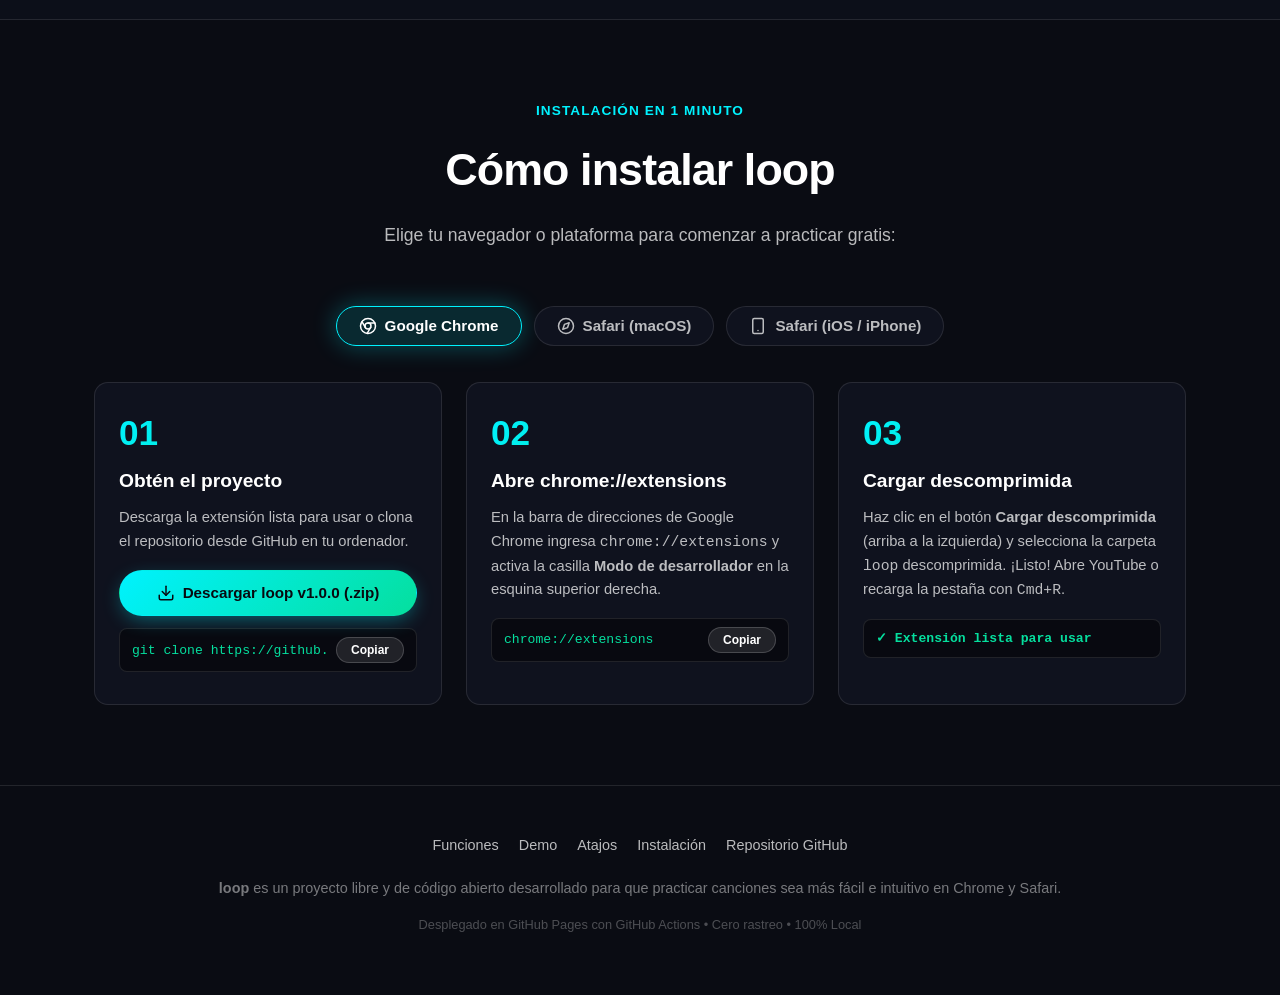
==== commit 2c52a30a: "correción instrucciones instalación safari gh pages" ====
--- a/index.html
+++ b/index.html
@@ -430,7 +430,8 @@
       </div>
 
       <!-- Tab Chrome -->
-      <div class="steps-wrap install-panel active" id="tab-chrome">
+      <div class="install-panel active" id="tab-chrome">
+        <div class="steps-wrap">
         <div class="step-card">
           <div class="step-num">01</div>
           <h3>Obtén el proyecto</h3>
@@ -472,9 +473,11 @@
           </div>
         </div>
       </div>
+    </div>
 
       <!-- Tab Safari macOS -->
-      <div class="steps-wrap install-panel" id="tab-safari-mac">
+      <div class="install-panel" id="tab-safari-mac">
+        <div class="steps-wrap">
         <div class="step-card">
           <div class="step-num">01</div>
           <h3>Clona el repositorio</h3>
@@ -517,9 +520,11 @@
           </div>
         </div>
       </div>
+    </div>
 
       <!-- Tab Safari iOS -->
-      <div class="steps-wrap install-panel" id="tab-safari-ios">
+      <div class="install-panel" id="tab-safari-ios">
+        <div class="steps-wrap">
         <div class="step-card">
           <div class="step-num">01</div>
           <h3>Modo desarrollador en iPhone</h3>
@@ -555,7 +560,9 @@
           </div>
         </div>
       </div>
-  </section>
+    </div>
+  </div>
+</section>
 
   <!-- Footer -->
   <footer class="site-footer">
--- a/landing.css
+++ b/landing.css
@@ -796,11 +796,11 @@
 }
 
 .install-panel {
-  display: none;
+  display: none !important;
 }
 
 .install-panel.active {
-  display: grid;
+  display: block !important;
   animation: tabFadeIn 0.3s cubic-bezier(0.16, 1, 0.3, 1);
 }
 
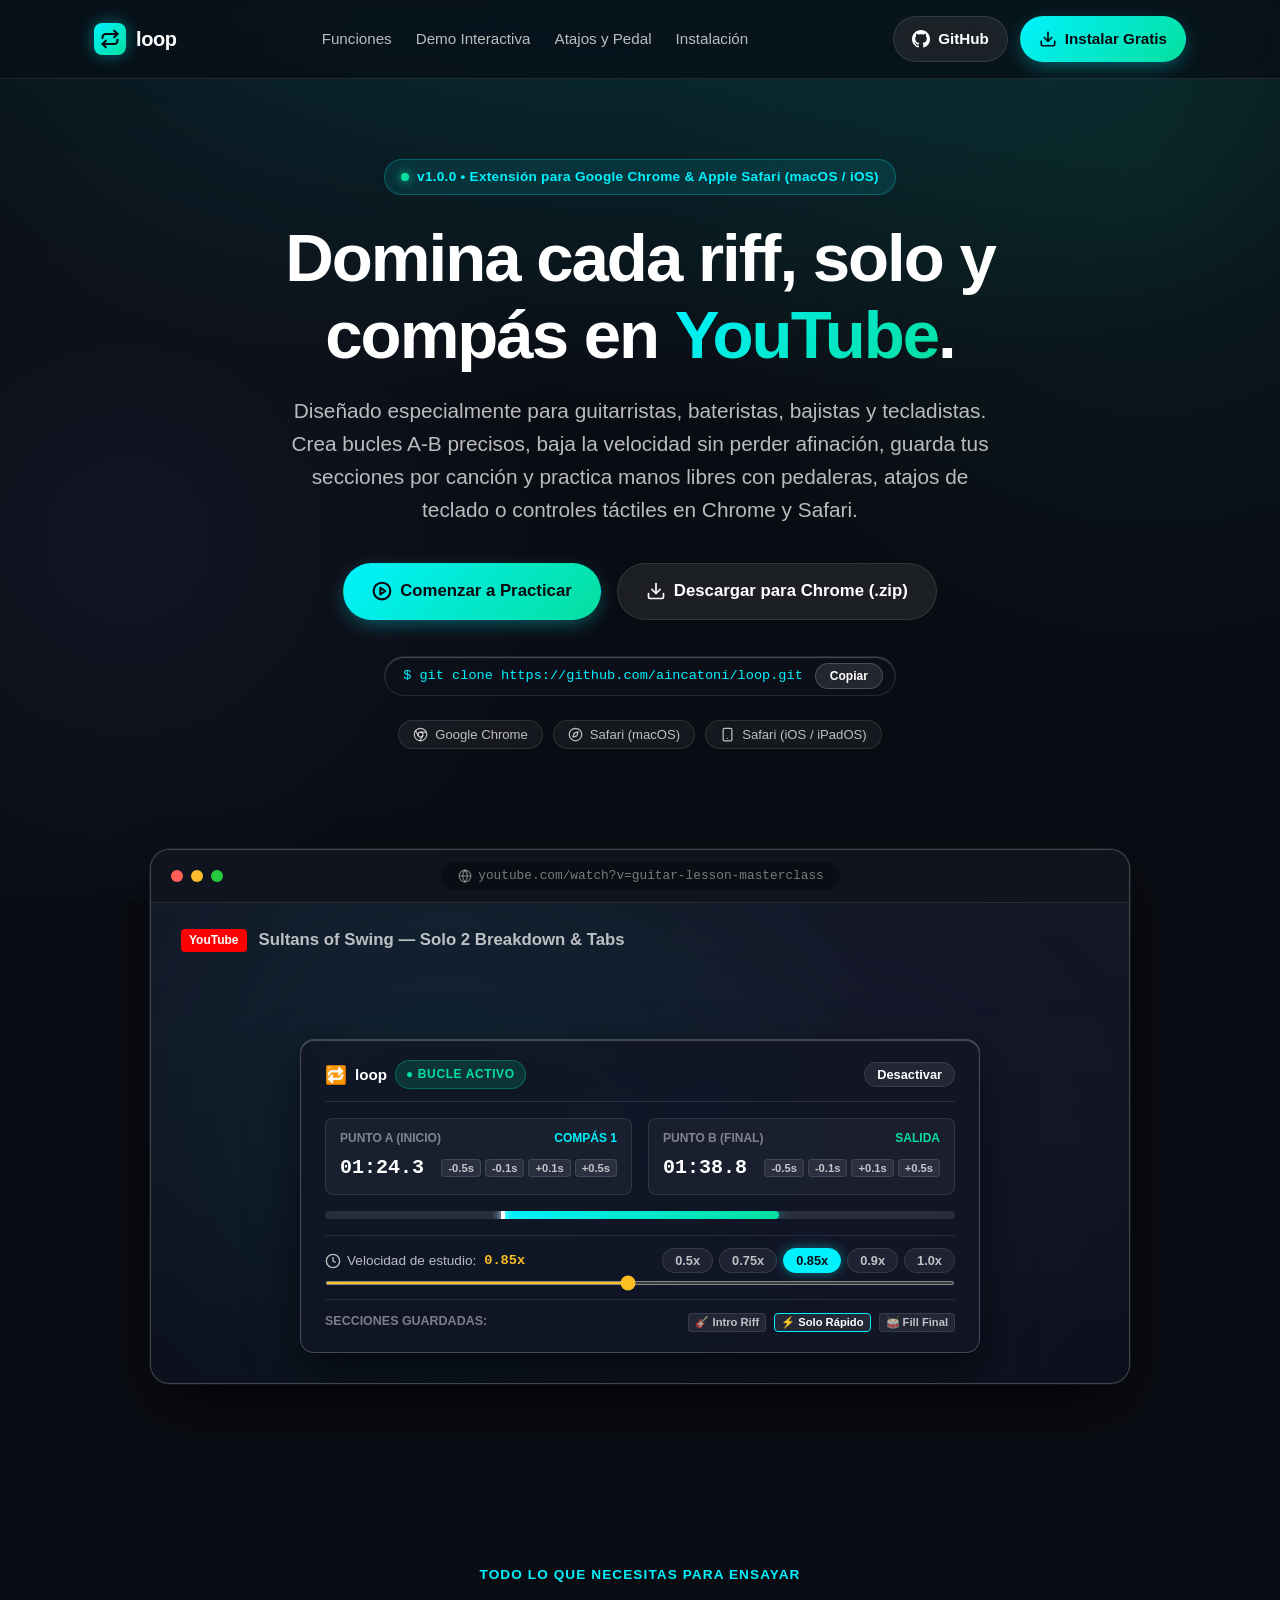
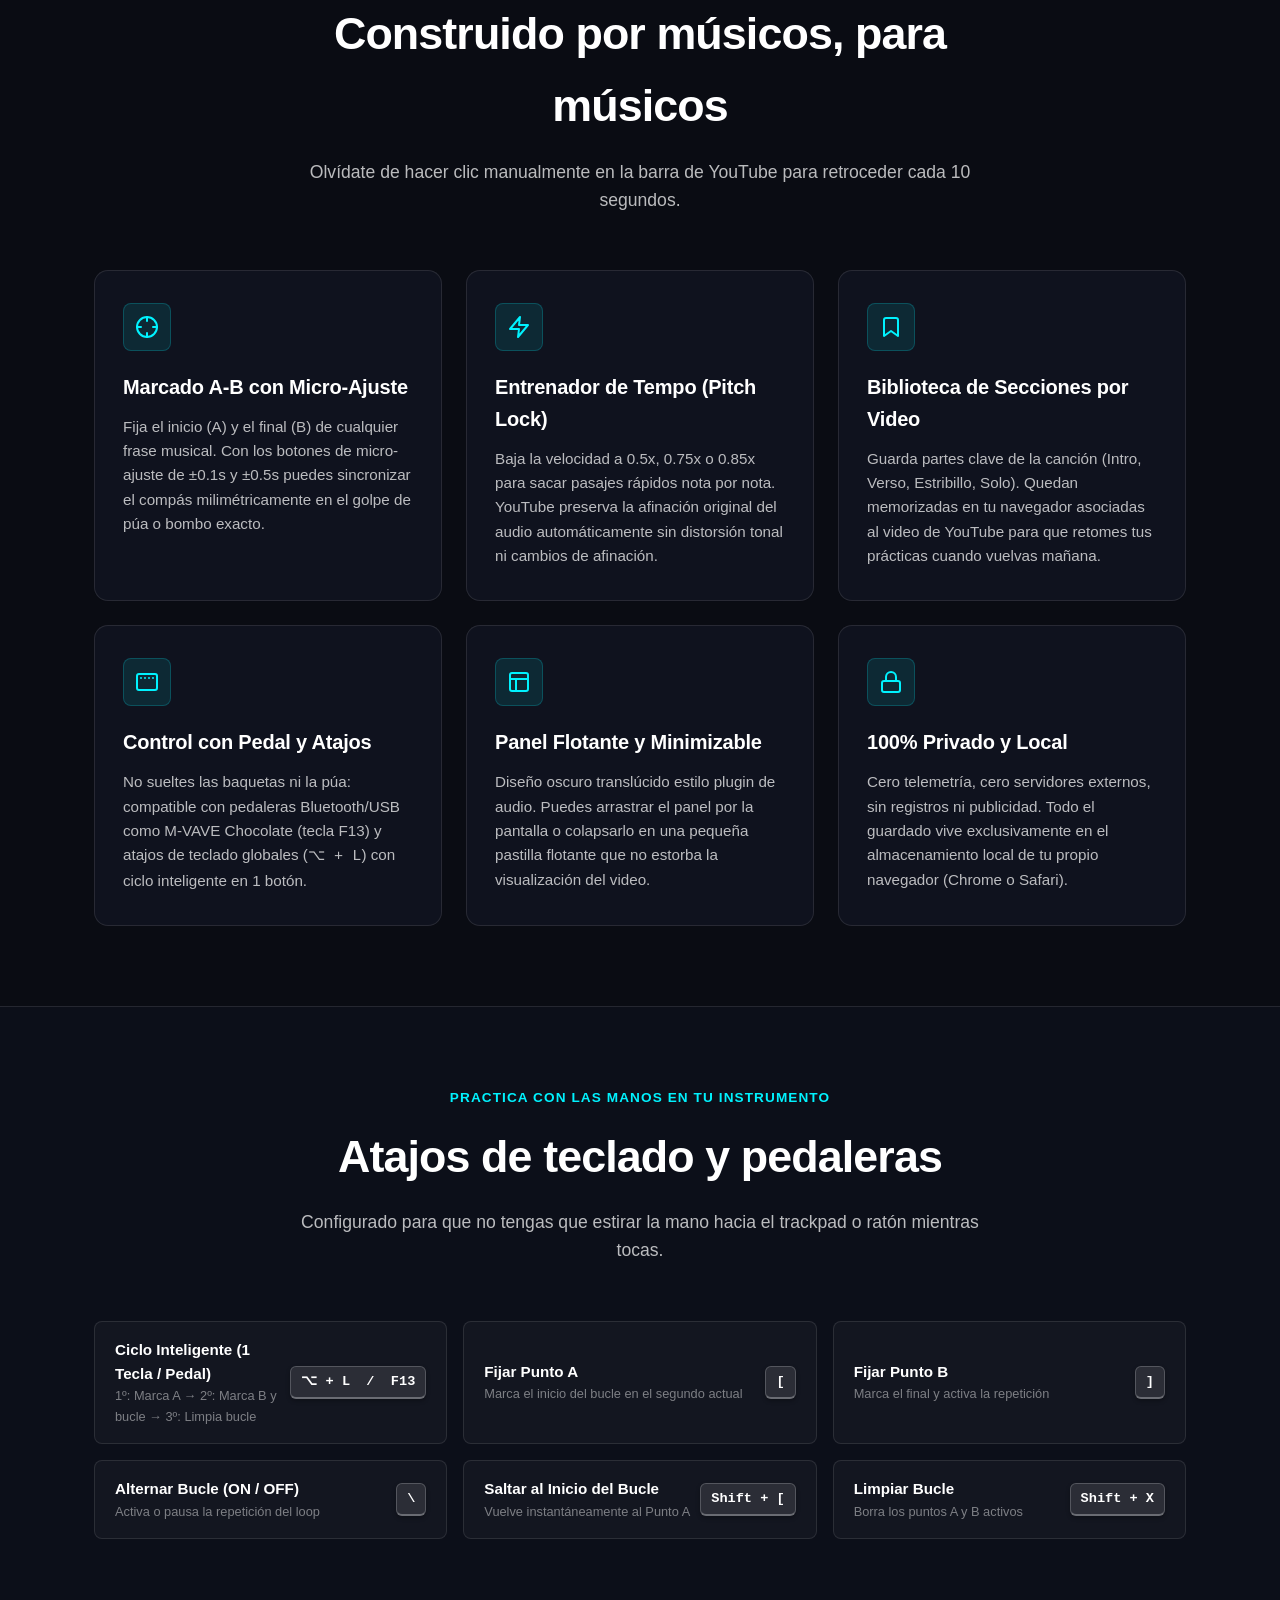
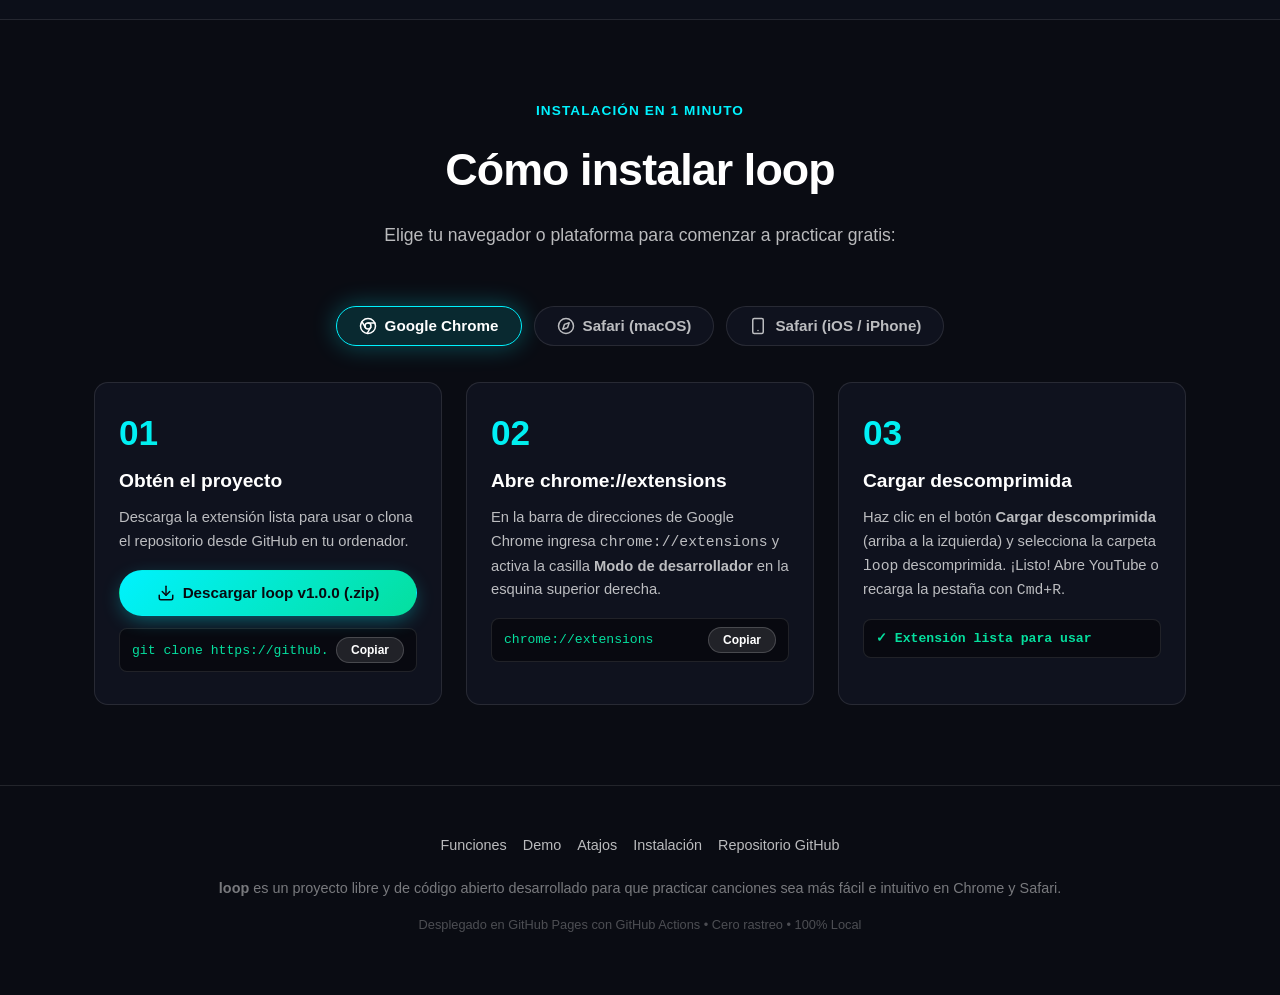
==== commit 47e5d6d1: "chore(release): prepare v1.1.0 with horizontal view, speed slider and safari support" ====
--- a/index.html
+++ b/index.html
@@ -206,19 +206,26 @@
           </div>
 
           <!-- Tempo Controls -->
-          <div class="tempo-row">
-            <div class="tempo-label">
-              <svg width="16" height="16" viewBox="0 0 24 24" fill="none" stroke="currentColor" stroke-width="2">
-                <circle cx="12" cy="12" r="10"></circle>
-                <polyline points="12 6 12 12 16 14"></polyline>
-              </svg>
-              <span>Velocidad de estudio:</span>
-            </div>
-            <div class="tempo-presets">
-              <button class="tempo-pill mockup-tempo-pill" data-speed="0.50">0.5x</button>
-              <button class="tempo-pill mockup-tempo-pill" data-speed="0.75">0.75x</button>
-              <button class="tempo-pill mockup-tempo-pill active" data-speed="0.85">0.85x</button>
-              <button class="tempo-pill mockup-tempo-pill" data-speed="1.00">1.0x</button>
+          <div class="mockup-tempo-box" style="margin: 16px 0 0; padding-top: 12px; border-top: 1px solid var(--border-subtle); display: flex; flex-direction: column; gap: 8px;">
+            <div class="tempo-row" style="margin: 0; padding: 0; border: none;">
+              <div class="tempo-label">
+                <svg width="16" height="16" viewBox="0 0 24 24" fill="none" stroke="currentColor" stroke-width="2">
+                  <circle cx="12" cy="12" r="10"></circle>
+                  <polyline points="12 6 12 12 16 14"></polyline>
+                </svg>
+                <span>Velocidad de estudio:</span>
+                <span class="mockup-speed-val" style="color: var(--accent-amber); font-family: var(--font-mono); font-weight: 700; font-size: 0.85rem; margin-left: 2px;">0.85x</span>
+              </div>
+              <div class="tempo-presets">
+                <button class="tempo-pill mockup-tempo-pill" data-speed="0.50">0.5x</button>
+                <button class="tempo-pill mockup-tempo-pill" data-speed="0.75">0.75x</button>
+                <button class="tempo-pill mockup-tempo-pill active" data-speed="0.85">0.85x</button>
+                <button class="tempo-pill mockup-tempo-pill" data-speed="0.90">0.9x</button>
+                <button class="tempo-pill mockup-tempo-pill" data-speed="1.00">1.0x</button>
+              </div>
+            </div>
+            <div style="display: flex; align-items: center; width: 100%;">
+              <input type="range" class="mockup-speed-slider" min="0.25" max="1.5" step="0.05" value="0.85" style="width: 100%; height: 4px; accent-color: var(--accent-amber); cursor: pointer; background: rgba(255, 255, 255, 0.1); border-radius: 4px; margin: 0;">
             </div>
           </div>
 
--- a/landing.css
+++ b/landing.css
@@ -39,6 +39,7 @@
 html {
   scroll-behavior: smooth;
   box-sizing: border-box;
+  overflow-x: hidden;
 }
 
 *, *::before, *::after {
@@ -62,6 +63,12 @@
   background-attachment: fixed;
 }
 
+@supports (-webkit-touch-callout: none) {
+  body {
+    background-attachment: scroll;
+  }
+}
+
 /* Container */
 .container {
   width: 100%;
@@ -379,6 +386,10 @@
   display: flex;
   align-items: center;
   gap: 6px;
+  white-space: nowrap;
+  overflow: hidden;
+  text-overflow: ellipsis;
+  min-width: 0;
 }
 
 .mockup-canvas {
@@ -476,6 +487,7 @@
   background: rgba(5, 223, 158, 0.15);
   color: var(--accent-mint);
   border: 1px solid rgba(5, 223, 158, 0.3);
+  white-space: nowrap;
 }
 
 .ab-grid {
@@ -654,7 +666,7 @@
 
 .features-grid {
   display: grid;
-  grid-template-columns: repeat(auto-fit, minmax(320px, 1fr));
+  grid-template-columns: repeat(auto-fit, minmax(min(320px, 100%), 1fr));
   gap: 24px;
 }
 
@@ -713,7 +725,7 @@
 
 .shortcuts-grid {
   display: grid;
-  grid-template-columns: repeat(auto-fit, minmax(280px, 1fr));
+  grid-template-columns: repeat(auto-fit, minmax(min(280px, 100%), 1fr));
   gap: 16px;
   margin-top: 36px;
 }
@@ -754,6 +766,7 @@
   font-weight: 700;
   color: #fff;
   box-shadow: 0 2px 4px rgba(0, 0, 0, 0.3);
+  white-space: nowrap;
 }
 
 /* Installation Tabs */
@@ -818,7 +831,7 @@
 /* Installation Guide */
 .steps-wrap {
   display: grid;
-  grid-template-columns: repeat(auto-fit, minmax(300px, 1fr));
+  grid-template-columns: repeat(auto-fit, minmax(min(300px, 100%), 1fr));
   gap: 24px;
 }
 
@@ -892,8 +905,10 @@
 .footer-links {
   display: flex;
   justify-content: center;
-  gap: 20px;
+  gap: 16px;
   margin-bottom: 20px;
+  flex-wrap: wrap;
+  row-gap: 10px;
 }
 
 .footer-links a {
@@ -908,14 +923,149 @@
 
 /* Responsive adjustments */
 @media (max-width: 768px) {
+  .container {
+    padding: 0 16px;
+  }
+  .nav-wrap {
+    flex-wrap: wrap;
+    gap: 10px;
+  }
   .nav-links {
+    display: flex;
+    width: 100%;
+    order: 3;
+    overflow-x: auto;
+    -webkit-overflow-scrolling: touch;
+    scrollbar-width: none;
+    gap: 8px;
+    padding: 4px 0 2px;
+    margin: 0;
+    list-style: none;
+  }
+  .nav-links::-webkit-scrollbar {
     display: none;
   }
+  .nav-links li {
+    flex-shrink: 0;
+  }
+  .nav-links a {
+    display: inline-block;
+    white-space: nowrap;
+    font-size: 0.82rem;
+    padding: 6px 12px;
+    background: rgba(255, 255, 255, 0.05);
+    border: 1px solid var(--border-subtle);
+    border-radius: var(--radius-full);
+  }
+  .nav-actions .btn-secondary {
+    display: none;
+  }
+  .nav-actions .btn-primary {
+    white-space: nowrap;
+    padding: 8px 14px;
+    font-size: 0.88rem;
+  }
   .hero {
-    padding: 60px 0 40px;
+    padding: 40px 0 30px;
+  }
+  .hero h1 {
+    font-size: clamp(1.9rem, 7.5vw, 3rem);
+  }
+  .hero-pill {
+    max-width: 100%;
+    font-size: 0.78rem;
+    padding: 6px 12px;
+  }
+  .hero-cta {
+    flex-direction: column;
+    gap: 12px;
+  }
+  .hero-cta .btn {
+    width: 100%;
+  }
+  .platform-chips {
+    gap: 8px;
+  }
+  .platform-chip {
+    font-size: 0.78rem;
+    padding: 6px 12px;
+  }
+  .clone-box {
+    width: 100%;
+    justify-content: space-between;
+    font-size: 0.78rem;
+  }
+  .clone-btn,
+  .platform-chip {
+    min-height: 36px;
+  }
+
+  /* Mockup Showcase */
+  .showcase {
+    margin: 30px auto 60px;
+  }
+  .mockup-header {
+    padding: 10px 12px;
+    gap: 8px;
+  }
+  .mockup-header > div:last-child {
+    display: none;
+  }
+  .mockup-canvas {
+    padding: 72px 12px 16px;
+    min-height: 0;
+  }
+  .mockup-video-title {
+    top: 14px;
+    left: 14px;
+    right: 14px;
+  }
+  .yt-title {
+    font-size: 0.88rem;
+    white-space: nowrap;
+    overflow: hidden;
+    text-overflow: ellipsis;
+  }
+  .mockup-overlay-looper {
+    padding: 12px;
+    max-width: 100%;
+  }
+  .looper-top-bar {
+    gap: 6px;
+    flex-wrap: wrap;
+  }
+  .looper-brand-pill {
+    font-size: 0.85rem;
+  }
+  .mockup-toggle-loop {
+    padding: 5px 10px;
+    font-size: 0.8rem;
+  }
+  .status-badge {
+    font-size: 0.68rem;
+    padding: 3px 8px;
   }
   .ab-grid {
     grid-template-columns: 1fr;
+    gap: 10px;
+  }
+  .ab-card {
+    padding: 10px 12px;
+  }
+  .ab-time-row {
+    flex-wrap: wrap;
+    gap: 8px;
+  }
+  .micro-btn-group {
+    width: 100%;
+    display: flex;
+    gap: 4px;
+  }
+  .micro-btn {
+    flex: 1;
+    min-height: 36px;
+    font-size: 0.75rem;
+    padding: 6px 4px;
   }
   .tempo-row {
     flex-direction: column;
@@ -926,8 +1076,24 @@
     width: 100%;
     justify-content: space-between;
   }
-  .clone-box {
+  .tempo-pill {
+    flex: 1;
+    text-align: center;
+    padding: 6px 0;
+  }
+
+  /* Install section */
+  .install-tabs {
+    display: grid;
+    grid-template-columns: 1fr;
+    gap: 8px;
+  }
+  .install-tab-btn {
+    justify-content: center;
+    min-height: 44px;
     width: 100%;
-    justify-content: space-between;
-  }
-}
+  }
+  .step-card {
+    padding: 24px 18px;
+  }
+}
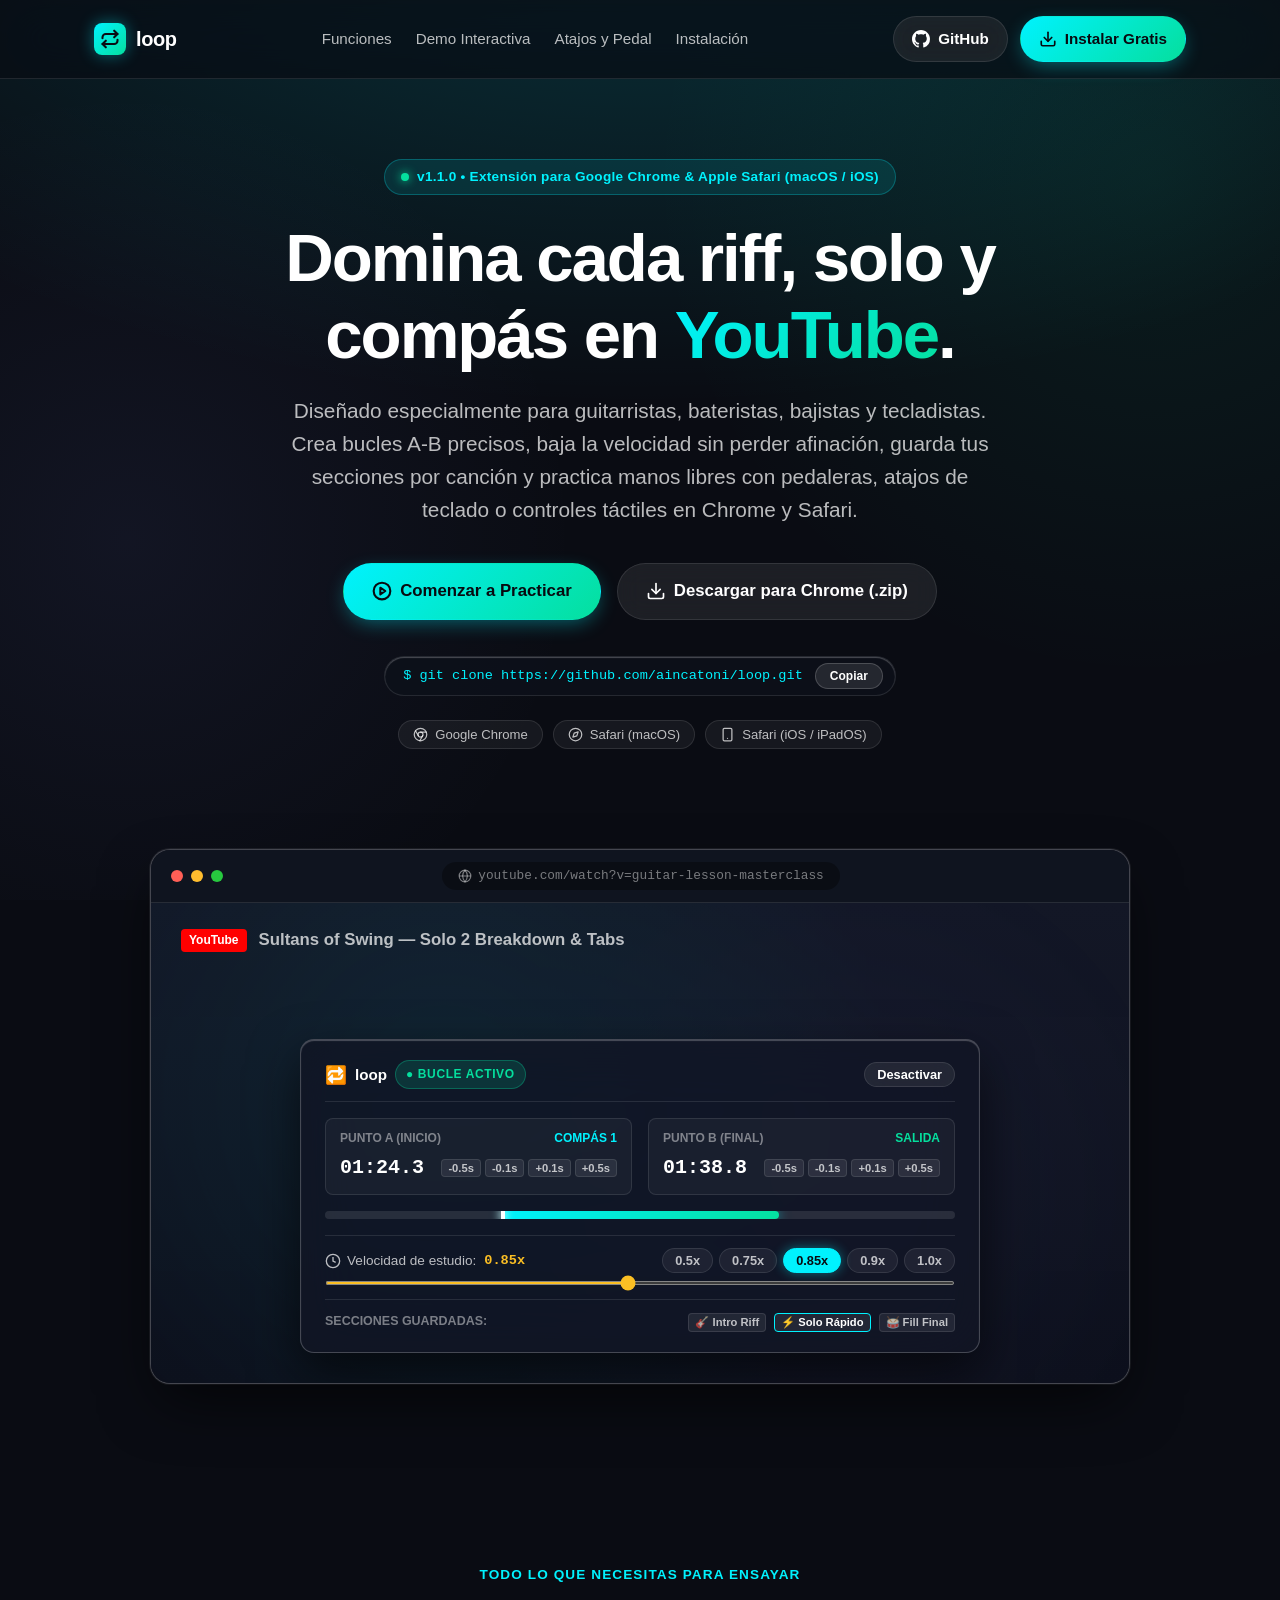
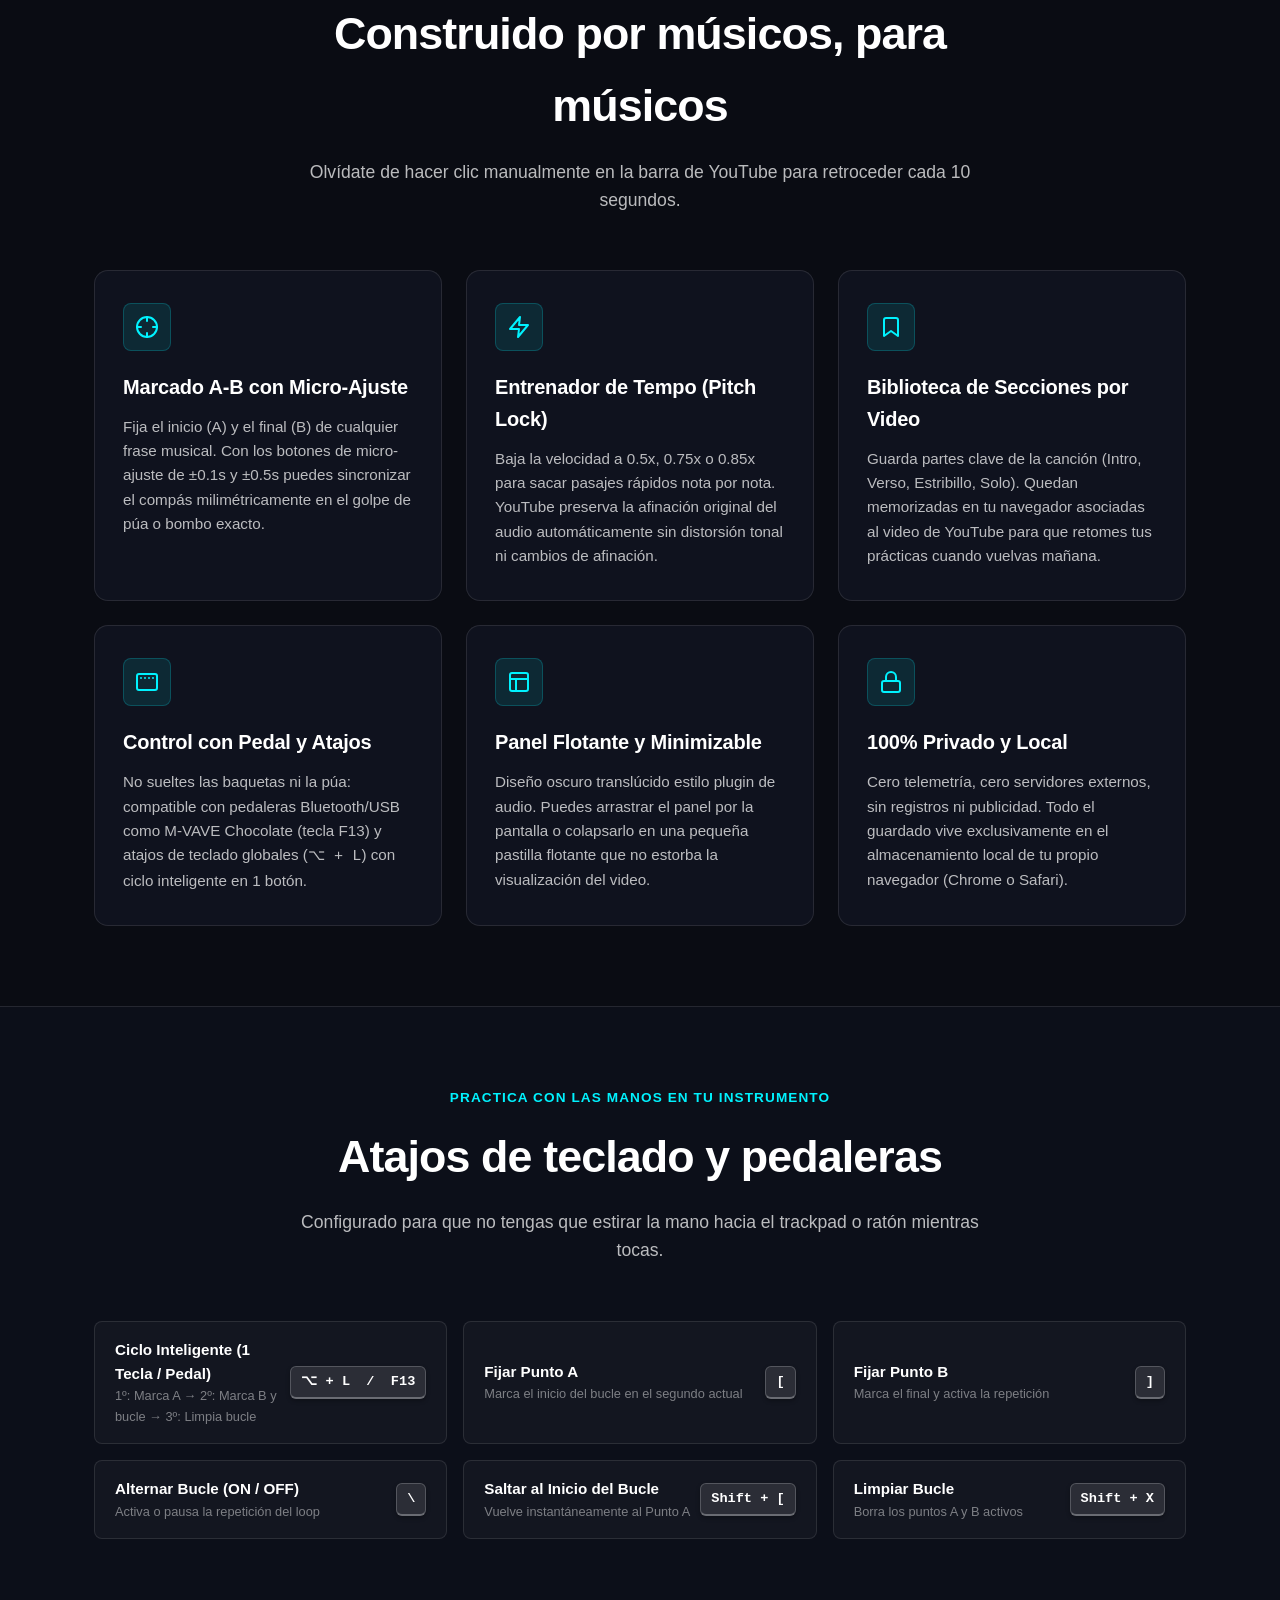
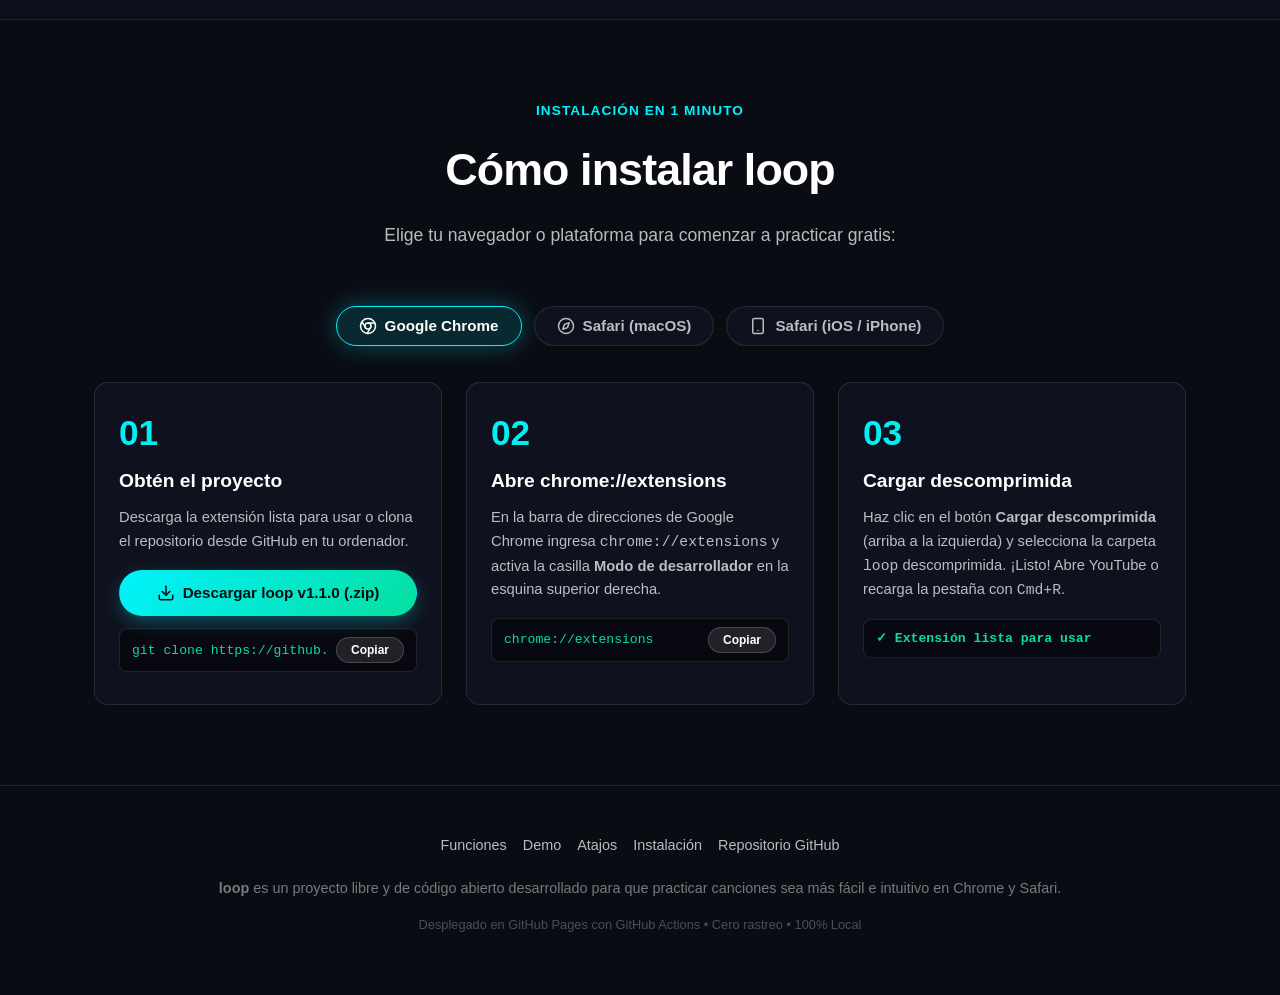
==== commit e5e97349: "chore(release): bump version to v1.1.0" ====
--- a/index.html
+++ b/index.html
@@ -59,7 +59,7 @@
     <div class="container">
       <div class="hero-pill">
         <span class="pulse-dot"></span>
-        v1.0.0 • Extensión para Google Chrome &amp; Apple Safari (macOS / iOS)
+        v1.1.0 • Extensión para Google Chrome &amp; Apple Safari (macOS / iOS)
       </div>
 
       <h1>
@@ -78,7 +78,7 @@
           </svg>
           Comenzar a Practicar
         </a>
-        <a href="https://github.com/aincatoni/loop/releases/latest/download/loop-v1.0.0.zip" class="btn btn-secondary btn-lg">
+        <a href="https://github.com/aincatoni/loop/releases/latest/download/loop-v1.1.0.zip" class="btn btn-secondary btn-lg">
           <svg width="20" height="20" viewBox="0 0 24 24" fill="none" stroke="currentColor" stroke-width="2" stroke-linecap="round" stroke-linejoin="round">
             <path d="M21 15v4a2 2 0 0 1-2 2H5a2 2 0 0 1-2-2v-4"/>
             <polyline points="7 10 12 15 17 10"/>
@@ -443,13 +443,13 @@
           <div class="step-num">01</div>
           <h3>Obtén el proyecto</h3>
           <p>Descarga la extensión lista para usar o clona el repositorio desde GitHub en tu ordenador.</p>
-          <a href="https://github.com/aincatoni/loop/releases/latest/download/loop-v1.0.0.zip" class="btn btn-primary" style="width: 100%; margin-bottom: 12px;">
+          <a href="https://github.com/aincatoni/loop/releases/latest/download/loop-v1.1.0.zip" class="btn btn-primary" style="width: 100%; margin-bottom: 12px;">
             <svg width="18" height="18" viewBox="0 0 24 24" fill="none" stroke="currentColor" stroke-width="2" stroke-linecap="round" stroke-linejoin="round">
               <path d="M21 15v4a2 2 0 0 1-2 2H5a2 2 0 0 1-2-2v-4"/>
               <polyline points="7 10 12 15 17 10"/>
               <line x1="12" y1="15" x2="12" y2="3"/>
             </svg>
-            Descargar loop v1.0.0 (.zip)
+            Descargar loop v1.1.0 (.zip)
           </a>
           <div class="code-snippet">
             <span>git clone https://github.com/aincatoni/loop.git</span>
